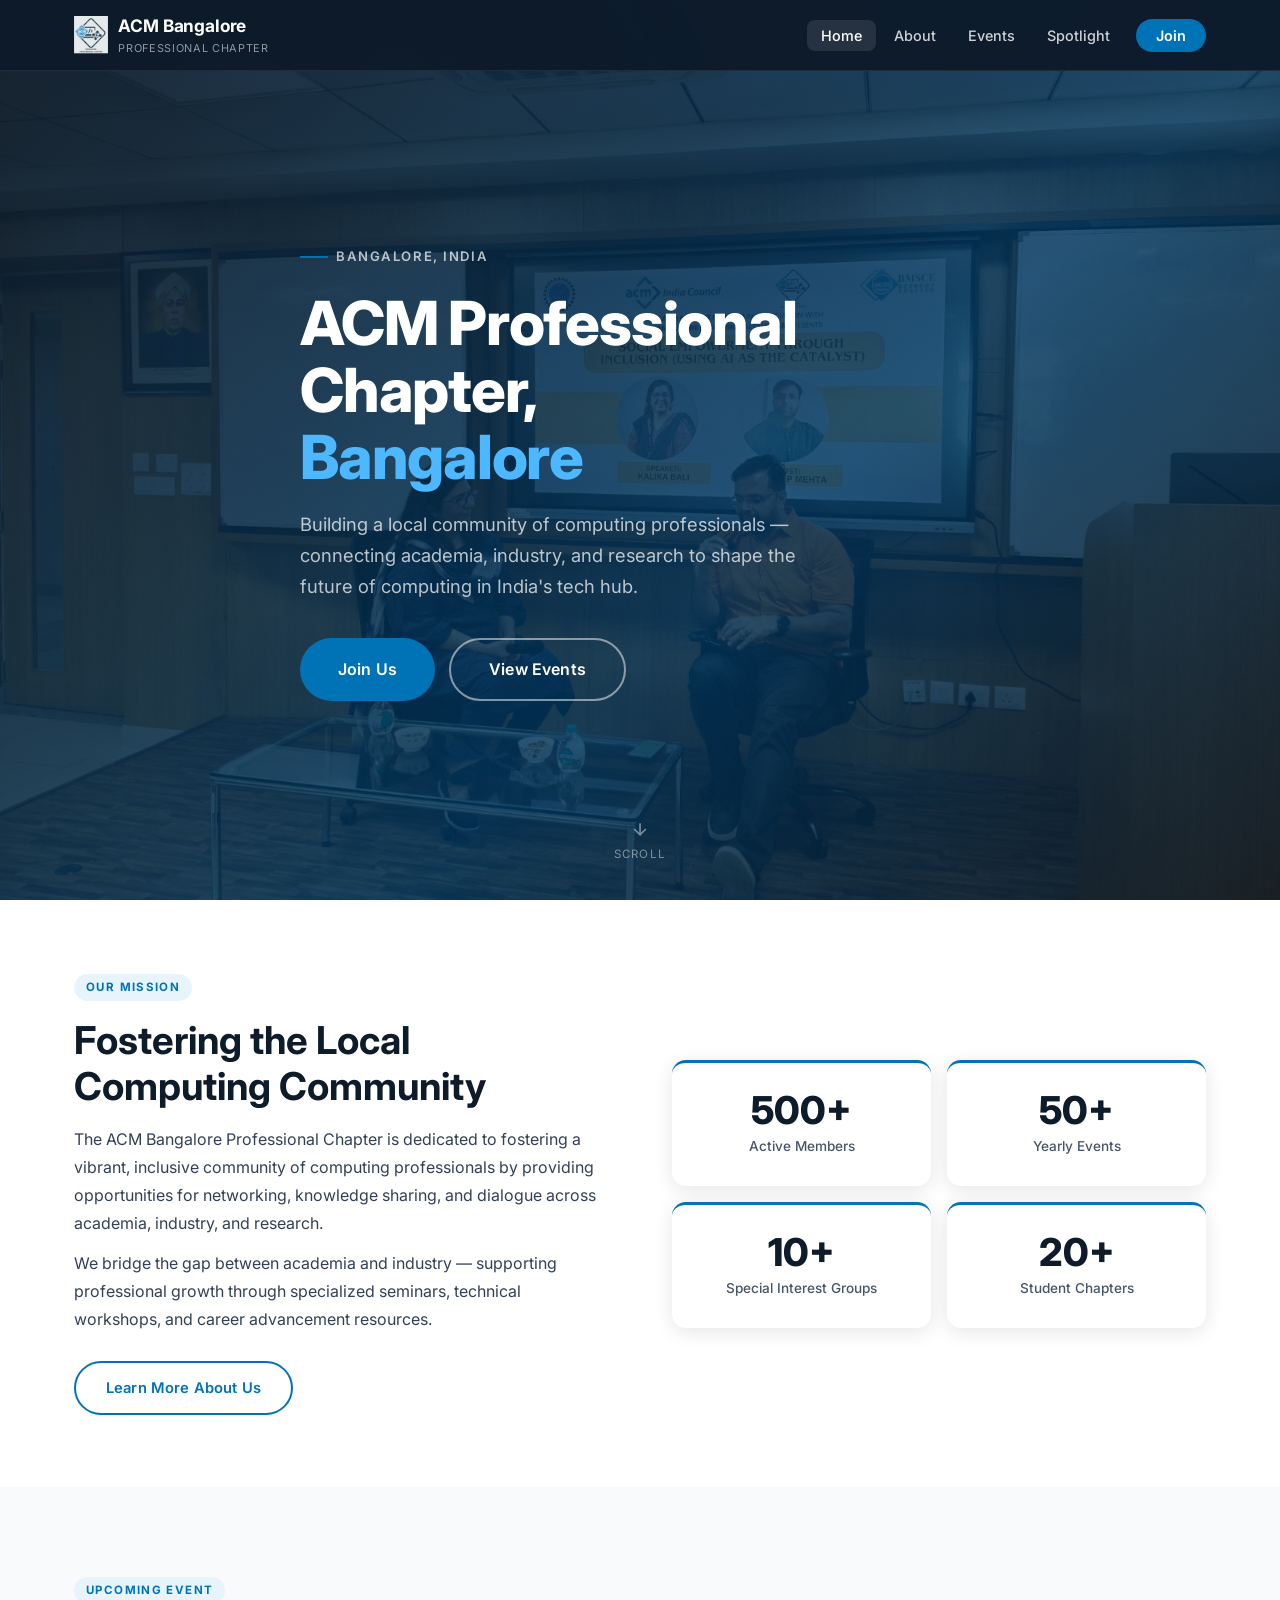
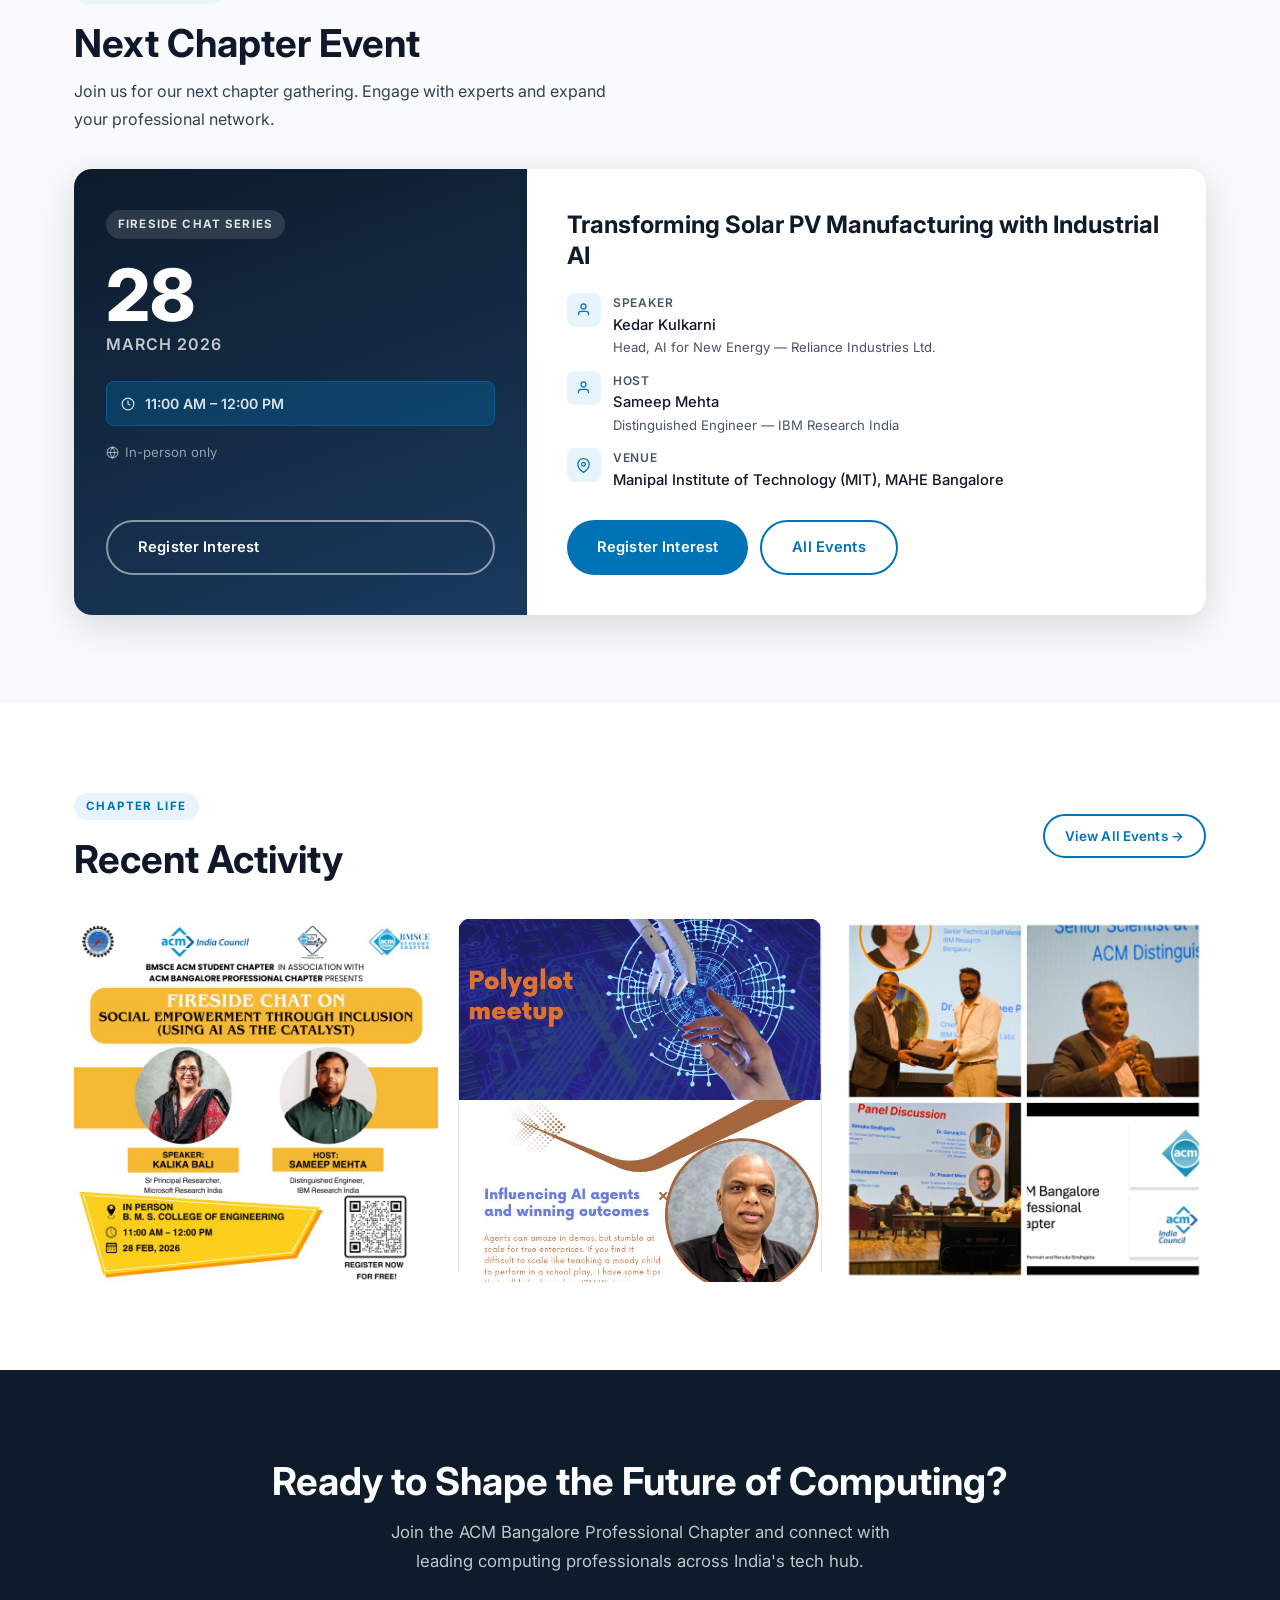
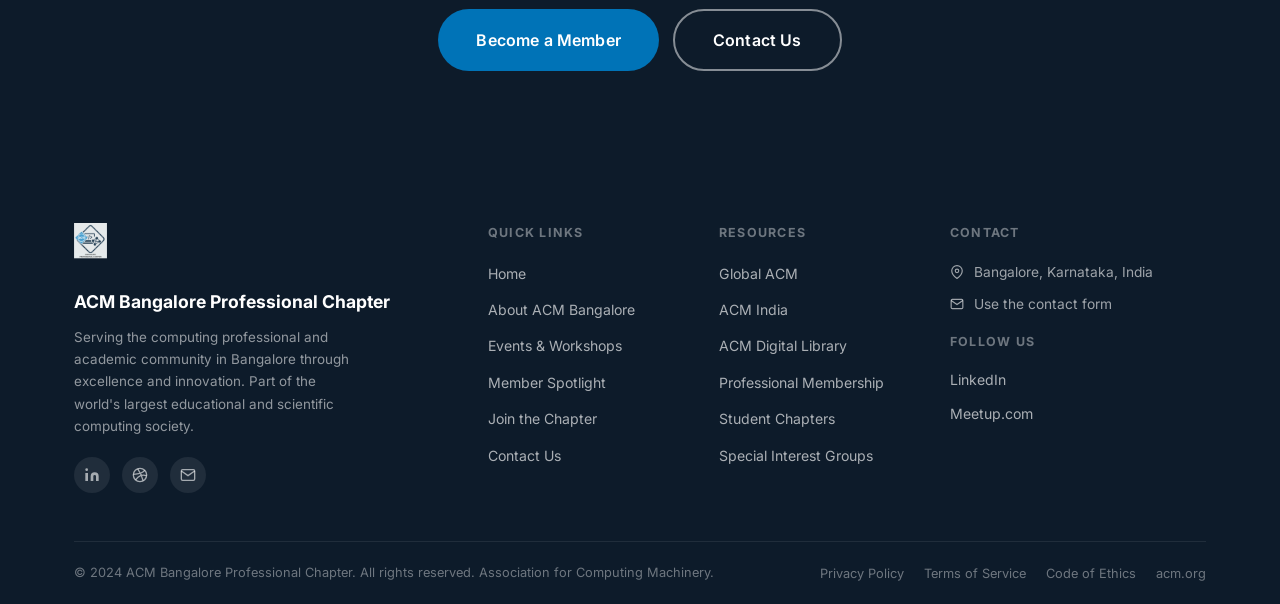
==== index.html @ e09d0a2e "Initial commit: ACM Bangalore Professional Chapter Website" ====
<!DOCTYPE html>
<html lang="en">
<head>
  <meta charset="UTF-8" />
  <meta name="viewport" content="width=device-width, initial-scale=1.0" />
  <title>ACM Bangalore Professional Chapter</title>
  <meta name="description" content="Building a local community of computing professionals in Bangalore, India. Join the ACM Bangalore Professional Chapter for networking, knowledge sharing, and career development." />
  <link rel="stylesheet" href="style.css" />
  <style>
    /* ---- HERO ---- */
    .hero {
      min-height: 100vh;
      position: relative;
      display: flex;
      align-items: center;
      overflow: hidden;
    }
    .hero__bg {
      position: absolute;
      inset: 0;
      background-image: url('assets/image3.png');
      background-size: cover;
      background-position: center 30%;
      filter: brightness(0.38);
      transform: scale(1.04);
      transition: transform 8s ease;
    }
    .hero__bg.loaded { transform: scale(1); }
    .hero__overlay {
      position: absolute;
      inset: 0;
      background: linear-gradient(
        135deg,
        rgba(13,27,42,0.85) 0%,
        rgba(0,80,140,0.55) 60%,
        rgba(13,27,42,0.75) 100%
      );
    }
    .hero__content {
      position: relative;
      z-index: 2;
      padding: 120px 0 80px;
      max-width: 680px;
    }
    .hero__eyebrow {
      display: inline-flex;
      align-items: center;
      gap: 8px;
      color: rgba(255,255,255,0.7);
      font-size: 0.82rem;
      font-weight: 600;
      letter-spacing: 0.12em;
      text-transform: uppercase;
      margin-bottom: 22px;
    }
    .hero__eyebrow::before {
      content: '';
      display: inline-block;
      width: 28px; height: 2px;
      background: var(--blue);
    }
    .hero__title {
      font-size: clamp(2.4rem, 5vw, 3.8rem);
      font-weight: 800;
      color: var(--white);
      line-height: 1.1;
      letter-spacing: -0.02em;
    }
    .hero__title .highlight {
      color: #4db8ff;
    }
    .hero__subtitle {
      font-size: 1.15rem;
      color: rgba(255,255,255,0.72);
      margin-top: 18px;
      line-height: 1.7;
      max-width: 520px;
    }
    .hero__actions {
      display: flex;
      gap: 14px;
      margin-top: 36px;
      flex-wrap: wrap;
    }
    .hero__scroll {
      position: absolute;
      bottom: 36px; left: 50%;
      transform: translateX(-50%);
      z-index: 2;
      display: flex;
      flex-direction: column;
      align-items: center;
      gap: 6px;
      color: rgba(255,255,255,0.45);
      font-size: 0.72rem;
      letter-spacing: 0.1em;
      text-transform: uppercase;
      animation: bounce 2s infinite;
    }
    @keyframes bounce {
      0%,100% { transform: translateX(-50%) translateY(0); }
      50% { transform: translateX(-50%) translateY(6px); }
    }

    /* ---- MISSION STRIP ---- */
    .mission-strip {
      background: var(--white);
      padding: 72px 0;
    }
    .mission-strip__inner {
      display: grid;
      grid-template-columns: 1fr 1fr;
      gap: 64px;
      align-items: center;
    }
    .mission-strip__text h2 {
      color: var(--navy);
    }
    .mission-strip__text p {
      margin-top: 16px;
      font-size: 1rem;
    }
    .mission-strip__text p + p { margin-top: 12px; }
    .mission-strip__stats {
      display: grid;
      grid-template-columns: 1fr 1fr;
      gap: 16px;
    }
    .mission-strip__cta { margin-top: 28px; }

    /* ---- UPCOMING EVENT ---- */
    .upcoming-event__card {
      background: var(--white);
      border-radius: 18px;
      box-shadow: var(--shadow-lg);
      overflow: hidden;
      display: grid;
      grid-template-columns: 1fr 1.5fr;
    }
    .upcoming-event__sidebar {
      background: linear-gradient(160deg, var(--navy) 0%, #1a3a5e 100%);
      padding: 40px 32px;
      display: flex;
      flex-direction: column;
      justify-content: space-between;
    }
    .upcoming-event__tag {
      display: inline-block;
      background: rgba(255,255,255,0.12);
      color: rgba(255,255,255,0.85);
      font-size: 0.72rem;
      font-weight: 700;
      letter-spacing: 0.1em;
      text-transform: uppercase;
      padding: 5px 12px;
      border-radius: 999px;
      margin-bottom: 20px;
    }
    .upcoming-event__date-big {
      color: var(--white);
    }
    .upcoming-event__date-big .day {
      font-size: 4.5rem;
      font-weight: 800;
      line-height: 1;
    }
    .upcoming-event__date-big .month-year {
      font-size: 1rem;
      font-weight: 600;
      letter-spacing: 0.06em;
      opacity: 0.75;
      text-transform: uppercase;
    }
    .upcoming-event__time-badge {
      background: rgba(0,115,183,0.3);
      border: 1px solid rgba(0,115,183,0.5);
      color: rgba(255,255,255,0.85);
      padding: 10px 14px;
      border-radius: var(--radius-sm);
      font-size: 0.88rem;
      font-weight: 600;
      margin-top: 24px;
    }
    .upcoming-event__body { padding: 40px; }
    .upcoming-event__body h3 {
      font-size: 1.5rem;
      color: var(--navy);
      line-height: 1.3;
    }
    .upcoming-event__details {
      display: flex;
      flex-direction: column;
      gap: 12px;
      margin-top: 22px;
    }
    .upcoming-event__detail {
      display: flex;
      align-items: flex-start;
      gap: 12px;
      font-size: 0.9rem;
    }
    .upcoming-event__detail .icon {
      width: 34px; height: 34px;
      background: var(--blue-light);
      border-radius: var(--radius-sm);
      display: flex;
      align-items: center;
      justify-content: center;
      flex-shrink: 0;
      color: var(--blue);
    }
    .upcoming-event__detail .label {
      font-size: 0.75rem;
      color: var(--gray-600);
      font-weight: 600;
      text-transform: uppercase;
      letter-spacing: 0.07em;
    }
    .upcoming-event__detail .value {
      color: var(--gray-900);
      font-weight: 500;
      font-size: 0.92rem;
    }
    .upcoming-event__actions { display: flex; gap: 12px; margin-top: 28px; }

    /* ---- RECENT ACTIVITY ---- */
    .activity-grid {
      display: grid;
      grid-template-columns: repeat(3, 1fr);
      gap: 20px;
    }
    .activity-item {
      border-radius: var(--radius);
      overflow: hidden;
      position: relative;
      aspect-ratio: 1/1;
      cursor: pointer;
    }
    .activity-item img {
      width: 100%; height: 100%;
      object-fit: cover;
      transition: transform 0.4s ease;
    }
    .activity-item:hover img { transform: scale(1.05); }
    .activity-item__overlay {
      position: absolute;
      inset: 0;
      background: linear-gradient(to top, rgba(13,27,42,0.7) 0%, transparent 60%);
      opacity: 0;
      transition: opacity var(--transition);
    }
    .activity-item:hover .activity-item__overlay { opacity: 1; }

    @media (max-width: 900px) {
      .mission-strip__inner { grid-template-columns: 1fr; gap: 40px; }
      .upcoming-event__card { grid-template-columns: 1fr; }
      .upcoming-event__sidebar { padding: 32px; }
      .activity-grid { grid-template-columns: 1fr 1fr; }
    }
    @media (max-width: 600px) {
      .mission-strip__stats { grid-template-columns: 1fr 1fr; }
      .activity-grid { grid-template-columns: 1fr; }
      .upcoming-event__body { padding: 28px; }
    }
  </style>
</head>
<body>

  <!-- ============ NAVIGATION ============ -->
  <nav class="nav" role="navigation" aria-label="Main navigation">
    <div class="nav__inner">
      <a href="index.html" class="nav__brand">
        <img src="assets/image1.png" alt="ACM Bangalore Chapter Logo" class="nav__logo" />
        
        <div class="nav__name">
          ACM Bangalore
          <span>Professional Chapter</span>
        </div>
      </a>
      <ul class="nav__links" id="navLinks">
        <li><a href="index.html" class="active">Home</a></li>
        <li><a href="about.html">About</a></li>
        <li><a href="events.html">Events</a></li>
        <li><a href="spotlight.html">Spotlight</a></li>
        <li><a href="join.html" class="btn-join">Join</a></li>
      </ul>
      <button class="nav__toggle" id="navToggle" aria-label="Toggle menu">
        <span></span><span></span><span></span>
      </button>
    </div>
  </nav>

  <!-- ============ HERO ============ -->
  <section class="hero">
    <div class="hero__bg" id="heroBg"></div>
    <div class="hero__overlay"></div>
    <div class="container">
      <div class="hero__content">
        <div class="hero__eyebrow">
          <span>Bangalore, India</span>
        </div>
        <h1 class="hero__title">
          ACM Professional Chapter,<br>
          <span class="highlight">Bangalore</span>
        </h1>
        <p class="hero__subtitle">
          Building a local community of computing professionals —
          connecting academia, industry, and research to shape the future of computing in India's tech hub.
        </p>
        <div class="hero__actions">
          <a href="join.html" class="btn btn--primary btn--lg">Join Us</a>
          <a href="events.html" class="btn btn--outline btn--lg">View Events</a>
        </div>
      </div>
    </div>
    <div class="hero__scroll">
      <svg width="20" height="20" viewBox="0 0 24 24" fill="none" stroke="currentColor" stroke-width="2"><path d="M12 5v14M5 12l7 7 7-7"/></svg>
      Scroll
    </div>
  </section>

  <!-- ============ MISSION STRIP ============ -->
  <section class="mission-strip">
    <div class="container">
      <div class="mission-strip__inner">
        <div class="mission-strip__text">
          <span class="section-label">Our Mission</span>
          <h2>Fostering the Local Computing Community</h2>
          <p>
            The ACM Bangalore Professional Chapter is dedicated to fostering a vibrant, inclusive community of computing professionals by providing opportunities for networking, knowledge sharing, and dialogue across academia, industry, and research.
          </p>
          <p>
            We bridge the gap between academia and industry — supporting professional growth through specialized seminars, technical workshops, and career advancement resources.
          </p>
          <div class="mission-strip__cta">
            <a href="about.html" class="btn btn--outline-blue">Learn More About Us</a>
          </div>
        </div>
        <div class="mission-strip__stats">
          <div class="stat-card">
            <div class="stat-card__number">500+</div>
            <div class="stat-card__label">Active Members</div>
          </div>
          <div class="stat-card">
            <div class="stat-card__number">50+</div>
            <div class="stat-card__label">Yearly Events</div>
          </div>
          <div class="stat-card">
            <div class="stat-card__number">10+</div>
            <div class="stat-card__label">Special Interest Groups</div>
          </div>
          <div class="stat-card">
            <div class="stat-card__number">20+</div>
            <div class="stat-card__label">Student Chapters</div>
          </div>
        </div>
      </div>
    </div>
  </section>

  <!-- ============ UPCOMING EVENT ============ -->
  <section class="section section--gray">
    <div class="container">
      <div style="margin-bottom: 36px;">
        <span class="section-label">Upcoming Event</span>
        <h2>Next Chapter Event</h2>
        <p style="margin-top: 10px; max-width: 540px;">Join us for our next chapter gathering. Engage with experts and expand your professional network.</p>
      </div>

      <div class="upcoming-event__card">
        <div class="upcoming-event__sidebar">
          <div>
            <div class="upcoming-event__tag">Fireside Chat Series</div>
            <div class="upcoming-event__date-big">
              <div class="day">28</div>
              <div class="month-year">March 2026</div>
            </div>
            <div class="upcoming-event__time-badge">
              <svg width="14" height="14" viewBox="0 0 24 24" fill="none" stroke="currentColor" stroke-width="2" style="display:inline;vertical-align:-2px;margin-right:6px"><circle cx="12" cy="12" r="10"/><polyline points="12 6 12 12 16 14"/></svg>
              11:00 AM – 12:00 PM
            </div>
            <div style="margin-top:16px; color:rgba(255,255,255,0.55); font-size:0.82rem; display:flex; align-items:center; gap:6px;">
              <svg width="13" height="13" viewBox="0 0 24 24" fill="none" stroke="currentColor" stroke-width="2"><circle cx="12" cy="12" r="10"/><line x1="2" y1="12" x2="22" y2="12"/><path d="M12 2a15.3 15.3 0 0 1 4 10 15.3 15.3 0 0 1-4 10 15.3 15.3 0 0 1-4-10 15.3 15.3 0 0 1 4-10z"/></svg>
              In-person only
            </div>
          </div>
          <a href="join.html#contact" class="btn btn--outline" style="margin-top: 28px;">Register Interest</a>
        </div>
        <div class="upcoming-event__body">
          <h3>Transforming Solar PV Manufacturing with Industrial AI</h3>
          <div class="upcoming-event__details">
            <div class="upcoming-event__detail">
              <div class="icon">
                <svg width="15" height="15" viewBox="0 0 24 24" fill="none" stroke="currentColor" stroke-width="2"><path d="M20 21v-2a4 4 0 0 0-4-4H8a4 4 0 0 0-4 4v2"/><circle cx="12" cy="7" r="4"/></svg>
              </div>
              <div>
                <div class="label">Speaker</div>
                <div class="value">Kedar Kulkarni</div>
                <div style="font-size:0.82rem; color:var(--gray-600);">Head, AI for New Energy — Reliance Industries Ltd.</div>
              </div>
            </div>
            <div class="upcoming-event__detail">
              <div class="icon">
                <svg width="15" height="15" viewBox="0 0 24 24" fill="none" stroke="currentColor" stroke-width="2"><path d="M20 21v-2a4 4 0 0 0-4-4H8a4 4 0 0 0-4 4v2"/><circle cx="12" cy="7" r="4"/></svg>
              </div>
              <div>
                <div class="label">Host</div>
                <div class="value">Sameep Mehta</div>
                <div style="font-size:0.82rem; color:var(--gray-600);">Distinguished Engineer — IBM Research India</div>
              </div>
            </div>
            <div class="upcoming-event__detail">
              <div class="icon">
                <svg width="15" height="15" viewBox="0 0 24 24" fill="none" stroke="currentColor" stroke-width="2"><path d="M21 10c0 7-9 13-9 13s-9-6-9-13a9 9 0 0 1 18 0z"/><circle cx="12" cy="10" r="3"/></svg>
              </div>
              <div>
                <div class="label">Venue</div>
                <div class="value">Manipal Institute of Technology (MIT), MAHE Bangalore</div>
              </div>
            </div>
          </div>
          <div class="upcoming-event__actions">
            <a href="join.html#contact" class="btn btn--primary">Register Interest</a>
            <a href="events.html" class="btn btn--outline-blue">All Events</a>
          </div>
        </div>
      </div>
    </div>
  </section>

  <!-- ============ RECENT ACTIVITY ============ -->
  <section class="section">
    <div class="container">
      <div class="flex-between" style="margin-bottom: 36px; flex-wrap: wrap; gap: 16px;">
        <div>
          <span class="section-label">Chapter Life</span>
          <h2>Recent Activity</h2>
        </div>
        <a href="events.html" class="btn btn--outline-blue btn--sm">View All Events →</a>
      </div>
      <div class="activity-grid">
        <div class="activity-item">
          <img src="assets/image9.jpeg" alt="ACM Bangalore recent chapter activity" loading="lazy" />
          <div class="activity-item__overlay"></div>
        </div>
        <div class="activity-item">
          <img src="assets/image10.jpeg" alt="ACM Bangalore event" loading="lazy" style="object-position: top center;" />
          <div class="activity-item__overlay"></div>
        </div>
        <div class="activity-item">
          <img src="assets/image11.jpeg" alt="ACM Bangalore community" loading="lazy" />
          <div class="activity-item__overlay"></div>
        </div>
      </div>
    </div>
  </section>

  <!-- ============ CTA BAND ============ -->
  <section class="section section--navy">
    <div class="container text-center">
      <h2 style="color:var(--white);">Ready to Shape the Future of Computing?</h2>
      <p style="margin-top: 14px; font-size: 1.05rem; max-width: 500px; margin-left: auto; margin-right: auto;">
        Join the ACM Bangalore Professional Chapter and connect with leading computing professionals across India's tech hub.
      </p>
      <div style="display: flex; gap: 14px; justify-content: center; flex-wrap: wrap; margin-top: 32px;">
        <a href="join.html" class="btn btn--primary btn--lg">Become a Member</a>
        <a href="join.html#contact" class="btn btn--outline btn--lg">Contact Us</a>
      </div>
    </div>
  </section>

  <!-- ============ FOOTER ============ -->
  <footer class="footer" role="contentinfo">
    <div class="container">
      <div class="footer__grid">
        <div class="footer__brand">
          <div style="display:flex; align-items:center; gap:10px; margin-bottom:14px;">
            <img src="assets/image1.png" alt="ACM Bangalore Logo" style="height:36px; width:auto;" />
            
          </div>
          <div class="footer__brand-name">ACM Bangalore Professional Chapter</div>
          <p class="footer__tagline">
            Serving the computing professional and academic community in Bangalore through excellence and innovation. Part of the world's largest educational and scientific computing society.
          </p>
          <div class="footer__social">
            <a href="https://www.linkedin.com/in/acm-bangalore-professional-chapter-041b463b0/" target="_blank" rel="noopener" aria-label="LinkedIn">
              <svg width="16" height="16" viewBox="0 0 24 24" fill="currentColor"><path d="M16 8a6 6 0 0 1 6 6v7h-4v-7a2 2 0 0 0-2-2 2 2 0 0 0-2 2v7h-4v-7a6 6 0 0 1 6-6z"/><rect x="2" y="9" width="4" height="12"/><circle cx="4" cy="4" r="2"/></svg>
            </a>
            <a href="https://www.meetup.com/acm-bangalore/" target="_blank" rel="noopener" aria-label="Meetup">
              <svg width="16" height="16" viewBox="0 0 24 24" fill="none" stroke="currentColor" stroke-width="2"><circle cx="12" cy="12" r="10"/><path d="M8.56 2.75c4.37 6.03 6.02 9.42 8.03 17.72m2.54-15.38c-3.72 4.35-8.94 5.66-16.88 5.85m19.5 1.9c-3.5-.93-6.63-.82-8.94 0-2.58.92-5.01 2.86-7.44 6.32"/></svg>
            </a>
            <a href="mailto:contact@acmbangalore.org" aria-label="Email">
              <svg width="16" height="16" viewBox="0 0 24 24" fill="none" stroke="currentColor" stroke-width="2"><path d="M4 4h16c1.1 0 2 .9 2 2v12c0 1.1-.9 2-2 2H4c-1.1 0-2-.9-2-2V6c0-1.1.9-2 2-2z"/><polyline points="22,6 12,13 2,6"/></svg>
            </a>
          </div>
        </div>
        <div>
          <div class="footer__heading">Quick Links</div>
          <ul class="footer__links">
            <li><a href="index.html">Home</a></li>
            <li><a href="about.html">About ACM Bangalore</a></li>
            <li><a href="events.html">Events & Workshops</a></li>
            <li><a href="spotlight.html">Member Spotlight</a></li>
            <li><a href="join.html">Join the Chapter</a></li>
            <li><a href="join.html#contact">Contact Us</a></li>
          </ul>
        </div>
        <div>
          <div class="footer__heading">Resources</div>
          <ul class="footer__links">
            <li><a href="https://www.acm.org/" target="_blank" rel="noopener">Global ACM</a></li>
            <li><a href="https://india.acm.org/" target="_blank" rel="noopener">ACM India</a></li>
            <li><a href="https://dl.acm.org/" target="_blank" rel="noopener">ACM Digital Library</a></li>
            <li><a href="https://www.acm.org/membership" target="_blank" rel="noopener">Professional Membership</a></li>
            <li><a href="https://www.acm.org/chapters/student-chapters" target="_blank" rel="noopener">Student Chapters</a></li>
            <li><a href="https://www.acm.org/special-interest-groups" target="_blank" rel="noopener">Special Interest Groups</a></li>
          </ul>
        </div>
        <div class="footer__contact">
          <div class="footer__heading">Contact</div>
          <p>
            <svg width="14" height="14" viewBox="0 0 24 24" fill="none" stroke="currentColor" stroke-width="2" style="display:inline;vertical-align:-2px;margin-right:6px"><path d="M21 10c0 7-9 13-9 13s-9-6-9-13a9 9 0 0 1 18 0z"/><circle cx="12" cy="10" r="3"/></svg>
            Bangalore, Karnataka, India
          </p>
          <p>
            <svg width="14" height="14" viewBox="0 0 24 24" fill="none" stroke="currentColor" stroke-width="2" style="display:inline;vertical-align:-2px;margin-right:6px"><path d="M4 4h16c1.1 0 2 .9 2 2v12c0 1.1-.9 2-2 2H4c-1.1 0-2-.9-2-2V6c0-1.1.9-2 2-2z"/><polyline points="22,6 12,13 2,6"/></svg>
            Use the contact form
          </p>
          <div style="margin-top: 16px;">
            <div class="footer__heading">Follow Us</div>
            <ul class="footer__links">
              <li>
                <a href="https://www.linkedin.com/in/acm-bangalore-professional-chapter-041b463b0/" target="_blank" rel="noopener">
                  LinkedIn
                </a>
              </li>
              <li>
                <a href="https://www.meetup.com/acm-bangalore/" target="_blank" rel="noopener">
                  Meetup.com
                </a>
              </li>
            </ul>
          </div>
        </div>
      </div>
      <div class="footer__bottom">
        <p>© 2024 ACM Bangalore Professional Chapter. All rights reserved. Association for Computing Machinery.</p>
        <div class="footer__bottom-links">
          <a href="#">Privacy Policy</a>
          <a href="#">Terms of Service</a>
          <a href="#">Code of Ethics</a>
          <a href="https://www.acm.org/" target="_blank" rel="noopener">acm.org</a>
        </div>
      </div>
    </div>
  </footer>

  <script>
    // Nav toggle
    const toggle = document.getElementById('navToggle');
    const links  = document.getElementById('navLinks');
    toggle.addEventListener('click', () => links.classList.toggle('open'));

    // Hero image Ken Burns
    window.addEventListener('load', () => {
      document.getElementById('heroBg').classList.add('loaded');
    });
  </script>
</body>
</html>
---- style.css ----
/* ============================================================
   ACM Bangalore Professional Chapter — Shared Stylesheet
   ============================================================ */

/* --- Google Fonts --- */
@import url('https://fonts.googleapis.com/css2?family=Inter:wght@300;400;500;600;700;800&family=Playfair+Display:wght@700;800&display=swap');

/* --- CSS Variables --- */
:root {
  --navy:        #0d1b2a;
  --navy-light:  #162235;
  --blue:        #0073b7;
  --blue-dark:   #005a91;
  --blue-light:  #e8f4fc;
  --accent:      #e85d04;
  --gray-50:     #f8fafc;
  --gray-100:    #f1f5f9;
  --gray-200:    #e2e8f0;
  --gray-400:    #94a3b8;
  --gray-600:    #475569;
  --gray-700:    #334155;
  --gray-900:    #0f172a;
  --white:       #ffffff;
  --shadow-sm:   0 1px 4px rgba(0,0,0,0.07);
  --shadow-md:   0 4px 20px rgba(0,0,0,0.10);
  --shadow-lg:   0 10px 40px rgba(0,0,0,0.14);
  --radius:      14px;
  --radius-sm:   8px;
  --transition:  0.25s ease;
}

/* --- Reset & Base --- */
*, *::before, *::after { box-sizing: border-box; margin: 0; padding: 0; }

html { scroll-behavior: smooth; font-size: 16px; }

body {
  font-family: 'Inter', system-ui, sans-serif;
  color: var(--gray-900);
  background: var(--white);
  line-height: 1.65;
  -webkit-font-smoothing: antialiased;
}

img { max-width: 100%; display: block; }
a { text-decoration: none; color: inherit; }
ul { list-style: none; }

/* --- Typography --- */
h1, h2, h3, h4, h5 { font-weight: 700; line-height: 1.2; }
h1 { font-size: clamp(2rem, 4vw, 3.25rem); }
h2 { font-size: clamp(1.6rem, 3vw, 2.4rem); }
h3 { font-size: clamp(1.1rem, 2vw, 1.4rem); }
h4 { font-size: 1.05rem; }

p { color: var(--gray-700); line-height: 1.75; }

.section-label {
  display: inline-block;
  font-size: 0.72rem;
  font-weight: 700;
  letter-spacing: 0.12em;
  text-transform: uppercase;
  color: var(--blue);
  background: var(--blue-light);
  padding: 4px 12px;
  border-radius: 999px;
  margin-bottom: 16px;
}

/* --- Layout Utilities --- */
.container { max-width: 1180px; margin: 0 auto; padding: 0 24px; }
.section    { padding: 88px 0; }
.section--gray { background: var(--gray-50); }
.section--navy { background: var(--navy); color: var(--white); }
.section--navy p { color: rgba(255,255,255,0.75); }

.grid-2 { display: grid; grid-template-columns: repeat(auto-fit, minmax(280px, 1fr)); gap: 28px; }
.grid-3 { display: grid; grid-template-columns: repeat(auto-fit, minmax(260px, 1fr)); gap: 28px; }
.grid-4 { display: grid; grid-template-columns: repeat(auto-fit, minmax(220px, 1fr)); gap: 24px; }

.flex-center { display: flex; align-items: center; justify-content: center; }
.flex-between { display: flex; align-items: center; justify-content: space-between; }
.gap-sm { gap: 12px; }
.gap-md { gap: 20px; }

.text-center { text-align: center; }
.mt-xs { margin-top: 8px; }
.mt-sm { margin-top: 16px; }
.mt-md { margin-top: 28px; }
.mt-lg { margin-top: 48px; }

/* ============================================================
   NAVIGATION
   ============================================================ */
.nav {
  position: fixed;
  top: 0; left: 0; right: 0;
  z-index: 1000;
  background: rgba(13, 27, 42, 0.96);
  backdrop-filter: blur(12px);
  border-bottom: 1px solid rgba(255,255,255,0.08);
  transition: box-shadow var(--transition);
}

.nav__inner {
  display: flex;
  align-items: center;
  justify-content: space-between;
  height: 70px;
  max-width: 1180px;
  margin: 0 auto;
  padding: 0 24px;
}

.nav__brand {
  display: flex;
  align-items: center;
  gap: 10px;
  text-decoration: none;
}

.nav__logo {
  height: 38px;
  width: auto;
}

.nav__logo--acm {
  height: 30px;
  width: auto;
  opacity: 0.9;
}

.nav__name {
  font-size: 1.08rem;
  font-weight: 700;
  color: var(--white);
  letter-spacing: -0.01em;
}

.nav__name span {
  display: block;
  font-size: 0.68rem;
  font-weight: 400;
  letter-spacing: 0.06em;
  color: rgba(255,255,255,0.55);
  text-transform: uppercase;
}

.nav__links {
  display: flex;
  align-items: center;
  gap: 4px;
}

.nav__links a {
  color: rgba(255,255,255,0.8);
  font-size: 0.9rem;
  font-weight: 500;
  padding: 7px 14px;
  border-radius: var(--radius-sm);
  transition: all var(--transition);
}

.nav__links a:hover,
.nav__links a.active {
  color: var(--white);
  background: rgba(255,255,255,0.1);
}

.nav__links .btn-join {
  color: var(--white);
  background: var(--blue);
  padding: 8px 20px;
  border-radius: 999px;
  font-weight: 600;
  margin-left: 8px;
  transition: background var(--transition), transform var(--transition);
}

.nav__links .btn-join:hover {
  background: var(--blue-dark);
  transform: translateY(-1px);
}

/* Hamburger */
.nav__toggle {
  display: none;
  flex-direction: column;
  gap: 5px;
  cursor: pointer;
  padding: 4px;
}
.nav__toggle span {
  display: block;
  width: 24px; height: 2px;
  background: var(--white);
  border-radius: 2px;
  transition: var(--transition);
}

/* ============================================================
   BUTTONS
   ============================================================ */
.btn {
  display: inline-flex;
  align-items: center;
  gap: 8px;
  padding: 13px 30px;
  border-radius: 999px;
  font-size: 0.92rem;
  font-weight: 600;
  font-family: inherit;
  cursor: pointer;
  border: none;
  transition: all var(--transition);
  text-decoration: none;
  letter-spacing: 0.01em;
}

.btn--primary {
  background: var(--blue);
  color: var(--white);
}
.btn--primary:hover {
  background: var(--blue-dark);
  transform: translateY(-2px);
  box-shadow: 0 6px 20px rgba(0,115,183,0.35);
}

.btn--outline {
  background: transparent;
  color: var(--white);
  border: 2px solid rgba(255,255,255,0.5);
}
.btn--outline:hover {
  background: rgba(255,255,255,0.1);
  border-color: var(--white);
  transform: translateY(-2px);
}

.btn--outline-blue {
  background: transparent;
  color: var(--blue);
  border: 2px solid var(--blue);
}
.btn--outline-blue:hover {
  background: var(--blue);
  color: var(--white);
  transform: translateY(-2px);
}

.btn--accent {
  background: var(--accent);
  color: var(--white);
}
.btn--accent:hover {
  background: #c74d03;
  transform: translateY(-2px);
  box-shadow: 0 6px 20px rgba(232,93,4,0.35);
}

.btn--sm { padding: 9px 20px; font-size: 0.84rem; }
.btn--lg { padding: 16px 38px; font-size: 1rem; }

/* ============================================================
   PAGE HERO (non-home pages)
   ============================================================ */
.page-hero {
  background: linear-gradient(135deg, var(--navy) 0%, #14334f 100%);
  color: var(--white);
  padding: 140px 0 80px;
  position: relative;
  overflow: hidden;
}

.page-hero::before {
  content: '';
  position: absolute;
  inset: 0;
  background: url("data:image/svg+xml,%3Csvg width='60' height='60' viewBox='0 0 60 60' xmlns='http://www.w3.org/2000/svg'%3E%3Cg fill='none' fill-rule='evenodd'%3E%3Cg fill='%23ffffff' fill-opacity='0.03'%3E%3Cpath d='M36 34v-4h-2v4h-4v2h4v4h2v-4h4v-2h-4zm0-30V0h-2v4h-4v2h4v4h2V6h4V4h-4zM6 34v-4H4v4H0v2h4v4h2v-4h4v-2H6zM6 4V0H4v4H0v2h4v4h2V6h4V4H6z'/%3E%3C/g%3E%3C/g%3E%3C/svg%3E");
}

.page-hero__content {
  position: relative;
  z-index: 1;
}

.page-hero h1 { color: var(--white); margin-top: 12px; }
.page-hero p  { color: rgba(255,255,255,0.72); margin-top: 14px; font-size: 1.1rem; max-width: 560px; }

/* ============================================================
   CARDS
   ============================================================ */
.card {
  background: var(--white);
  border-radius: var(--radius);
  box-shadow: var(--shadow-md);
  overflow: hidden;
  transition: transform var(--transition), box-shadow var(--transition);
}

.card:hover {
  transform: translateY(-4px);
  box-shadow: var(--shadow-lg);
}

.card__body { padding: 28px; }
.card__img { width: 100%; aspect-ratio: 16/10; object-fit: cover; }

/* ============================================================
   STAT CARDS
   ============================================================ */
.stat-card {
  background: var(--white);
  border-radius: var(--radius);
  padding: 28px 24px;
  box-shadow: var(--shadow-md);
  text-align: center;
  border-top: 3px solid var(--blue);
}

.stat-card__number {
  font-size: 2.4rem;
  font-weight: 800;
  color: var(--navy);
  line-height: 1;
}

.stat-card__label {
  font-size: 0.85rem;
  color: var(--gray-600);
  margin-top: 6px;
  font-weight: 500;
}

/* ============================================================
   EVENT CARD
   ============================================================ */
.event-card {
  background: var(--white);
  border-radius: var(--radius);
  box-shadow: var(--shadow-md);
  padding: 28px 32px;
  display: flex;
  gap: 28px;
  align-items: flex-start;
  transition: transform var(--transition), box-shadow var(--transition);
  border-left: 4px solid var(--blue);
}

.event-card:hover {
  transform: translateY(-3px);
  box-shadow: var(--shadow-lg);
}

.event-card__date {
  min-width: 64px;
  text-align: center;
  background: var(--blue);
  color: var(--white);
  border-radius: var(--radius-sm);
  padding: 10px 8px;
}

.event-card__date .month {
  font-size: 0.68rem;
  font-weight: 700;
  letter-spacing: 0.08em;
  text-transform: uppercase;
  opacity: 0.85;
}

.event-card__date .day {
  font-size: 1.9rem;
  font-weight: 800;
  line-height: 1;
  margin-top: 2px;
}

.event-card__content { flex: 1; }
.event-card__type {
  font-size: 0.72rem;
  font-weight: 700;
  letter-spacing: 0.1em;
  text-transform: uppercase;
  color: var(--blue);
  background: var(--blue-light);
  padding: 3px 10px;
  border-radius: 999px;
  display: inline-block;
  margin-bottom: 10px;
}

.event-card__title {
  font-size: 1.2rem;
  font-weight: 700;
  color: var(--navy);
  line-height: 1.3;
}

.event-card__meta {
  display: flex;
  flex-wrap: wrap;
  gap: 16px;
  margin-top: 12px;
}

.event-card__meta-item {
  display: flex;
  align-items: center;
  gap: 6px;
  font-size: 0.85rem;
  color: var(--gray-600);
}

.event-card__meta-item svg {
  flex-shrink: 0;
  color: var(--blue);
}

.event-card__action { margin-left: auto; align-self: center; }

/* ============================================================
   LEADERSHIP / PERSON CARD
   ============================================================ */
.person-card {
  background: var(--white);
  border-radius: var(--radius);
  box-shadow: var(--shadow-md);
  overflow: hidden;
  text-align: center;
  transition: transform var(--transition), box-shadow var(--transition);
}

.person-card:hover {
  transform: translateY(-4px);
  box-shadow: var(--shadow-lg);
}

.person-card__img {
  width: 100%;
  aspect-ratio: 1/1;
  object-fit: cover;
  object-position: top center;
}

.person-card__body { padding: 20px; }

.person-card__name {
  font-size: 1rem;
  font-weight: 700;
  color: var(--navy);
}

.person-card__role {
  font-size: 0.78rem;
  font-weight: 600;
  color: var(--blue);
  text-transform: uppercase;
  letter-spacing: 0.06em;
  margin-top: 4px;
}

.person-card__org {
  font-size: 0.82rem;
  color: var(--gray-600);
  margin-top: 4px;
}

/* ============================================================
   FORM STYLES
   ============================================================ */
.form-group { margin-bottom: 20px; }

.form-group label {
  display: block;
  font-size: 0.88rem;
  font-weight: 600;
  color: var(--gray-700);
  margin-bottom: 7px;
}

.form-group input,
.form-group textarea,
.form-group select {
  width: 100%;
  padding: 13px 16px;
  border: 1.5px solid var(--gray-200);
  border-radius: var(--radius-sm);
  font-family: inherit;
  font-size: 0.92rem;
  color: var(--gray-900);
  background: var(--white);
  transition: border-color var(--transition), box-shadow var(--transition);
  outline: none;
}

.form-group input:focus,
.form-group textarea:focus,
.form-group select:focus {
  border-color: var(--blue);
  box-shadow: 0 0 0 3px rgba(0,115,183,0.12);
}

.form-group textarea { resize: vertical; min-height: 110px; }

.form-row { display: grid; grid-template-columns: 1fr 1fr; gap: 16px; }

.form-note {
  font-size: 0.8rem;
  color: var(--gray-400);
  margin-top: 6px;
}

/* ============================================================
   BENEFIT PILLS / CHIPS
   ============================================================ */
.benefit-list {
  display: flex;
  flex-wrap: wrap;
  gap: 12px;
  margin-top: 20px;
}

.benefit-pill {
  display: flex;
  align-items: center;
  gap: 8px;
  background: var(--blue-light);
  color: var(--blue-dark);
  padding: 10px 18px;
  border-radius: 999px;
  font-size: 0.88rem;
  font-weight: 600;
}

.benefit-pill svg { flex-shrink: 0; }

/* ============================================================
   FOOTER
   ============================================================ */
.footer {
  background: var(--navy);
  color: rgba(255,255,255,0.75);
  padding: 64px 0 0;
}

.footer__grid {
  display: grid;
  grid-template-columns: 2fr 1fr 1fr 1.4fr;
  gap: 48px;
  padding-bottom: 48px;
}

.footer__brand img {
  height: 36px;
  width: auto;
  margin-bottom: 14px;
}

.footer__brand-name {
  font-size: 1.1rem;
  font-weight: 700;
  color: var(--white);
  margin-bottom: 10px;
}

.footer__tagline {
  font-size: 0.84rem;
  line-height: 1.65;
  color: rgba(255,255,255,0.55);
  max-width: 280px;
}

.footer__social {
  display: flex;
  gap: 12px;
  margin-top: 20px;
}

.footer__social a {
  width: 36px; height: 36px;
  background: rgba(255,255,255,0.08);
  border-radius: 50%;
  display: flex;
  align-items: center;
  justify-content: center;
  color: rgba(255,255,255,0.6);
  transition: all var(--transition);
}

.footer__social a:hover {
  background: var(--blue);
  color: var(--white);
  transform: translateY(-2px);
}

.footer__heading {
  font-size: 0.78rem;
  font-weight: 700;
  letter-spacing: 0.1em;
  text-transform: uppercase;
  color: rgba(255,255,255,0.4);
  margin-bottom: 16px;
}

.footer__links { display: flex; flex-direction: column; gap: 10px; }
.footer__links a {
  font-size: 0.88rem;
  color: rgba(255,255,255,0.65);
  transition: color var(--transition);
}
.footer__links a:hover { color: var(--white); }

.footer__contact { font-size: 0.88rem; }
.footer__contact p {
  color: rgba(255,255,255,0.6);
  font-size: 0.86rem;
  margin-bottom: 8px;
}

.footer__bottom {
  border-top: 1px solid rgba(255,255,255,0.08);
  padding: 20px 0;
  display: flex;
  align-items: center;
  justify-content: space-between;
  flex-wrap: wrap;
  gap: 12px;
}

.footer__bottom p {
  font-size: 0.8rem;
  color: rgba(255,255,255,0.4);
}

.footer__bottom-links {
  display: flex;
  gap: 20px;
}

.footer__bottom-links a {
  font-size: 0.8rem;
  color: rgba(255,255,255,0.4);
  transition: color var(--transition);
}

.footer__bottom-links a:hover { color: rgba(255,255,255,0.75); }

/* ============================================================
   DIVIDER
   ============================================================ */
.divider {
  height: 1px;
  background: var(--gray-200);
  margin: 0;
}

/* ============================================================
   TOAST NOTIFICATION
   ============================================================ */
.toast {
  position: fixed;
  bottom: 28px; right: 28px;
  background: var(--navy);
  color: var(--white);
  padding: 14px 22px;
  border-radius: var(--radius-sm);
  box-shadow: var(--shadow-lg);
  font-size: 0.9rem;
  font-weight: 500;
  z-index: 9999;
  opacity: 0;
  transform: translateY(12px);
  transition: all 0.35s ease;
  pointer-events: none;
}
.toast.show { opacity: 1; transform: translateY(0); }

/* ============================================================
   RESPONSIVE
   ============================================================ */
@media (max-width: 900px) {
  .footer__grid { grid-template-columns: 1fr 1fr; gap: 32px; }
  .event-card { flex-direction: column; }
  .event-card__action { margin-left: 0; margin-top: 12px; }
}

@media (max-width: 768px) {
  .section { padding: 64px 0; }
  .nav__links { display: none; flex-direction: column; position: absolute; top: 70px; left: 0; right: 0; background: var(--navy); padding: 16px 24px 20px; gap: 4px; }
  .nav__links.open { display: flex; }
  .nav__toggle { display: flex; }
  .form-row { grid-template-columns: 1fr; }
  .footer__grid { grid-template-columns: 1fr; gap: 28px; }
  .footer__bottom { flex-direction: column; align-items: flex-start; }
}

@media (max-width: 480px) {
  .container { padding: 0 16px; }
  .grid-3, .grid-4 { grid-template-columns: 1fr; }
}
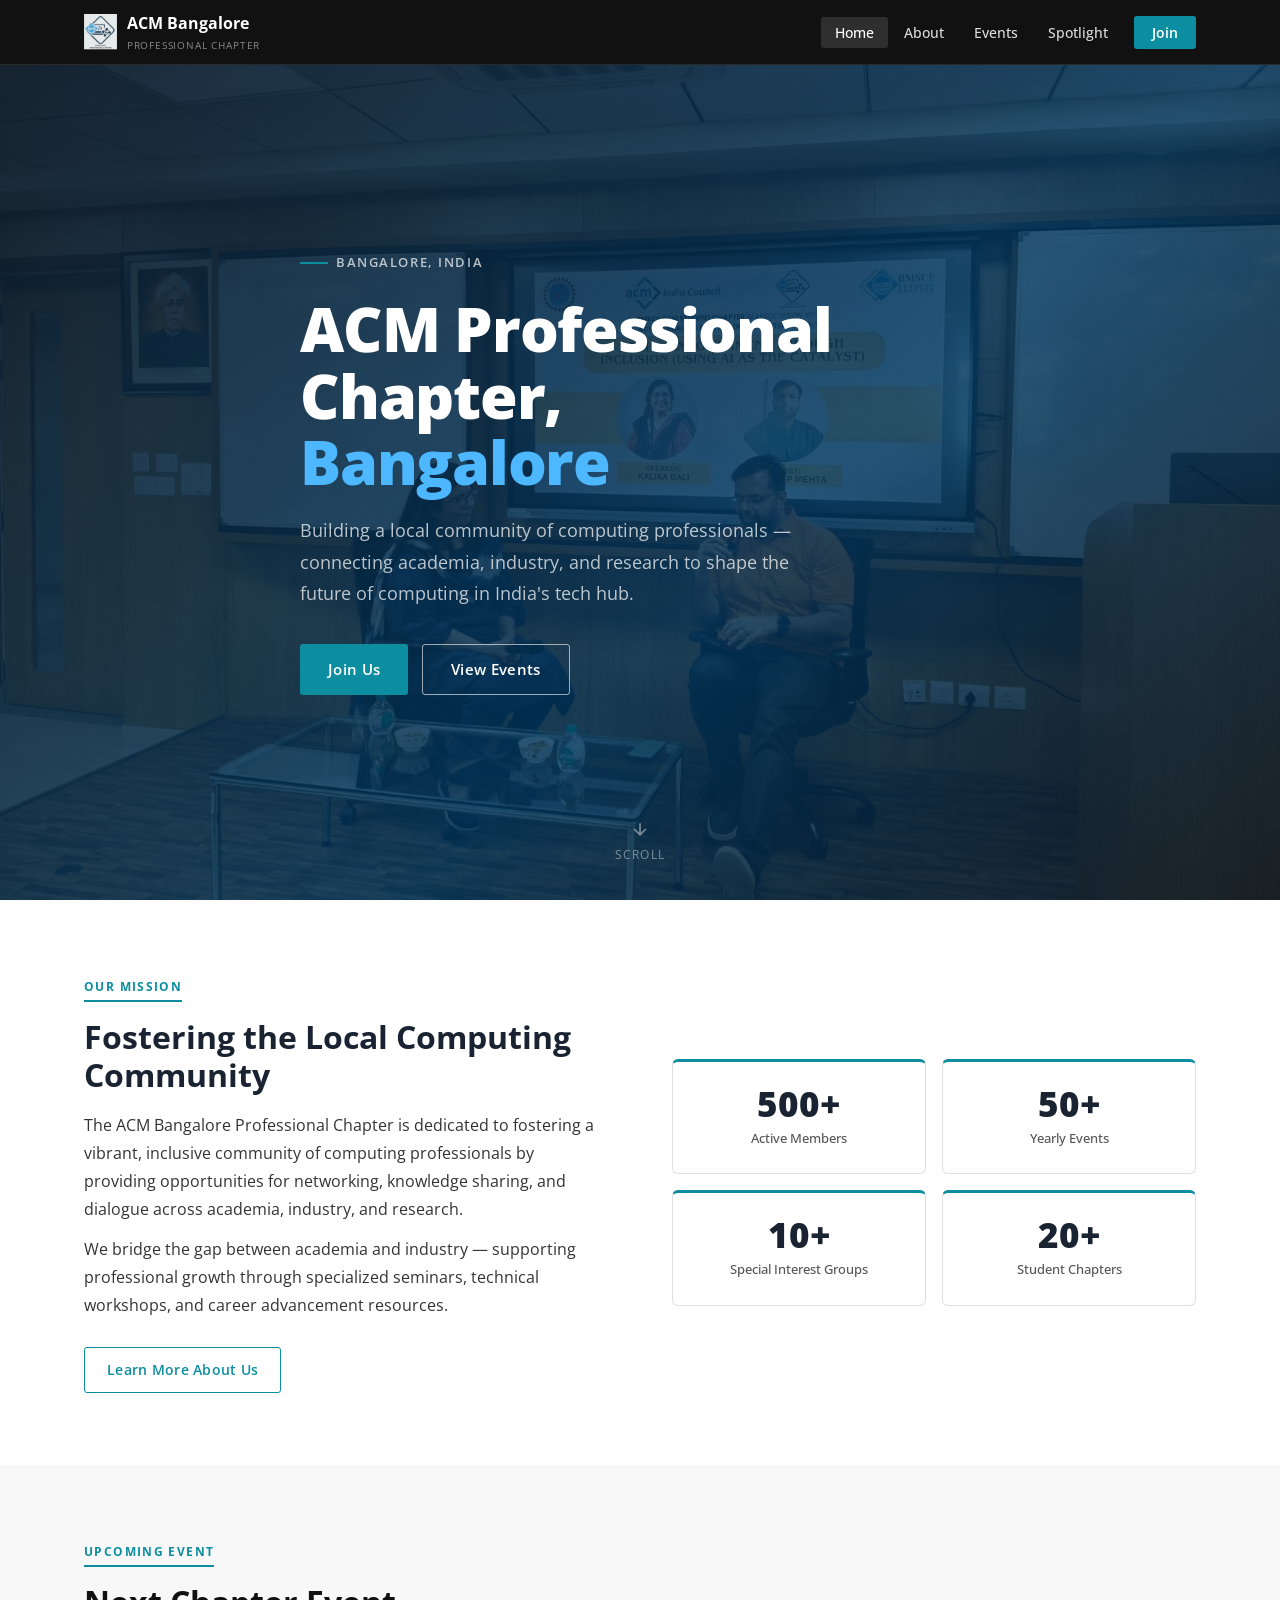
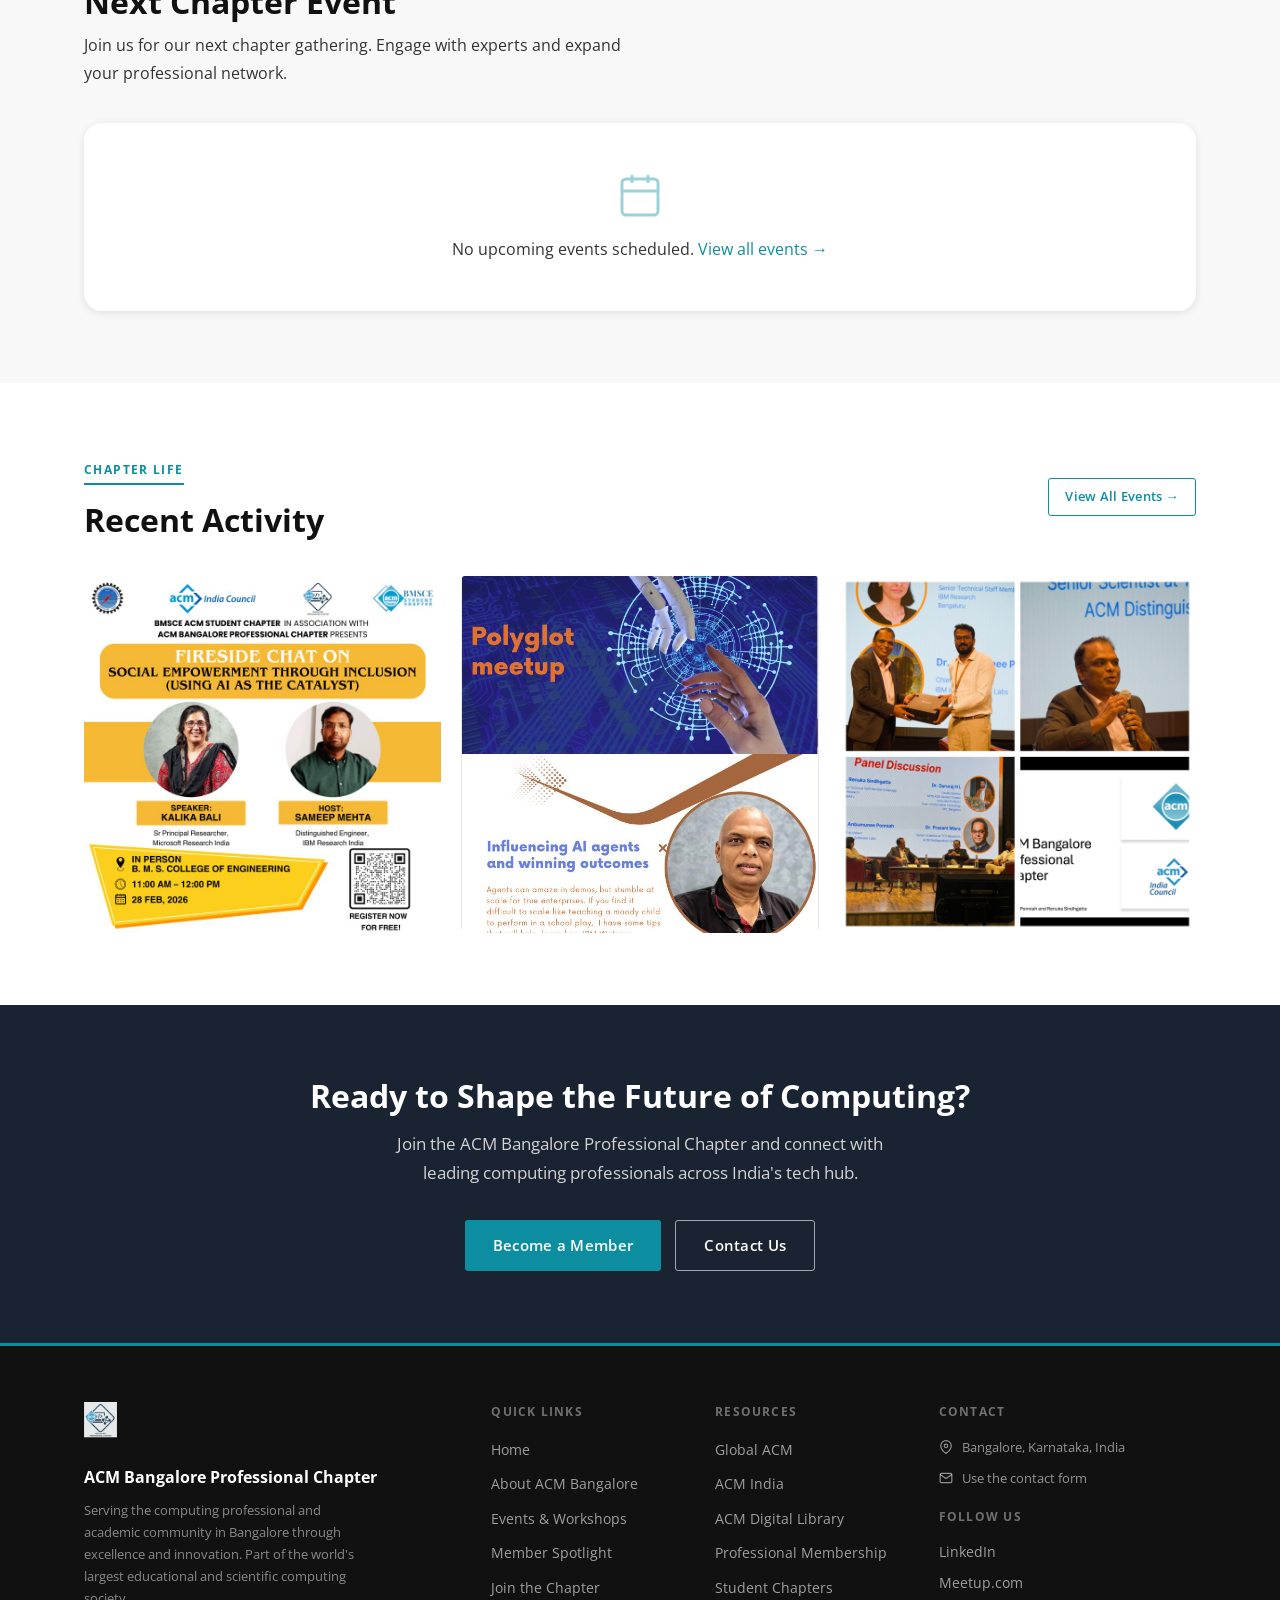
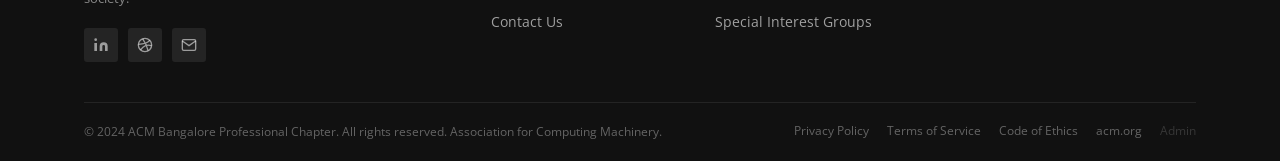
==== commit d0bd2e1a: "Redesign to ACM India aesthetic, add Supabase integration, new features - Rewrite style.css to match" ====
--- a/index.html
+++ b/index.html
@@ -282,7 +282,7 @@
         <li><a href="about.html">About</a></li>
         <li><a href="events.html">Events</a></li>
         <li><a href="spotlight.html">Spotlight</a></li>
-        <li><a href="join.html" class="btn-join">Join</a></li>
+        <li><a href="https://india.acm.org/membership" class="btn-join" target="_blank" rel="noopener">Join</a></li>
       </ul>
       <button class="nav__toggle" id="navToggle" aria-label="Toggle menu">
         <span></span><span></span><span></span>
@@ -308,7 +308,7 @@
           connecting academia, industry, and research to shape the future of computing in India's tech hub.
         </p>
         <div class="hero__actions">
-          <a href="join.html" class="btn btn--primary btn--lg">Join Us</a>
+          <a href="https://india.acm.org/membership" class="btn btn--primary btn--lg" target="_blank" rel="noopener">Join Us</a>
           <a href="events.html" class="btn btn--outline btn--lg">View Events</a>
         </div>
       </div>
@@ -366,64 +366,8 @@
         <h2>Next Chapter Event</h2>
         <p style="margin-top: 10px; max-width: 540px;">Join us for our next chapter gathering. Engage with experts and expand your professional network.</p>
       </div>
-
-      <div class="upcoming-event__card">
-        <div class="upcoming-event__sidebar">
-          <div>
-            <div class="upcoming-event__tag">Fireside Chat Series</div>
-            <div class="upcoming-event__date-big">
-              <div class="day">28</div>
-              <div class="month-year">March 2026</div>
-            </div>
-            <div class="upcoming-event__time-badge">
-              <svg width="14" height="14" viewBox="0 0 24 24" fill="none" stroke="currentColor" stroke-width="2" style="display:inline;vertical-align:-2px;margin-right:6px"><circle cx="12" cy="12" r="10"/><polyline points="12 6 12 12 16 14"/></svg>
-              11:00 AM – 12:00 PM
-            </div>
-            <div style="margin-top:16px; color:rgba(255,255,255,0.55); font-size:0.82rem; display:flex; align-items:center; gap:6px;">
-              <svg width="13" height="13" viewBox="0 0 24 24" fill="none" stroke="currentColor" stroke-width="2"><circle cx="12" cy="12" r="10"/><line x1="2" y1="12" x2="22" y2="12"/><path d="M12 2a15.3 15.3 0 0 1 4 10 15.3 15.3 0 0 1-4 10 15.3 15.3 0 0 1-4-10 15.3 15.3 0 0 1 4-10z"/></svg>
-              In-person only
-            </div>
-          </div>
-          <a href="join.html#contact" class="btn btn--outline" style="margin-top: 28px;">Register Interest</a>
-        </div>
-        <div class="upcoming-event__body">
-          <h3>Transforming Solar PV Manufacturing with Industrial AI</h3>
-          <div class="upcoming-event__details">
-            <div class="upcoming-event__detail">
-              <div class="icon">
-                <svg width="15" height="15" viewBox="0 0 24 24" fill="none" stroke="currentColor" stroke-width="2"><path d="M20 21v-2a4 4 0 0 0-4-4H8a4 4 0 0 0-4 4v2"/><circle cx="12" cy="7" r="4"/></svg>
-              </div>
-              <div>
-                <div class="label">Speaker</div>
-                <div class="value">Kedar Kulkarni</div>
-                <div style="font-size:0.82rem; color:var(--gray-600);">Head, AI for New Energy — Reliance Industries Ltd.</div>
-              </div>
-            </div>
-            <div class="upcoming-event__detail">
-              <div class="icon">
-                <svg width="15" height="15" viewBox="0 0 24 24" fill="none" stroke="currentColor" stroke-width="2"><path d="M20 21v-2a4 4 0 0 0-4-4H8a4 4 0 0 0-4 4v2"/><circle cx="12" cy="7" r="4"/></svg>
-              </div>
-              <div>
-                <div class="label">Host</div>
-                <div class="value">Sameep Mehta</div>
-                <div style="font-size:0.82rem; color:var(--gray-600);">Distinguished Engineer — IBM Research India</div>
-              </div>
-            </div>
-            <div class="upcoming-event__detail">
-              <div class="icon">
-                <svg width="15" height="15" viewBox="0 0 24 24" fill="none" stroke="currentColor" stroke-width="2"><path d="M21 10c0 7-9 13-9 13s-9-6-9-13a9 9 0 0 1 18 0z"/><circle cx="12" cy="10" r="3"/></svg>
-              </div>
-              <div>
-                <div class="label">Venue</div>
-                <div class="value">Manipal Institute of Technology (MIT), MAHE Bangalore</div>
-              </div>
-            </div>
-          </div>
-          <div class="upcoming-event__actions">
-            <a href="join.html#contact" class="btn btn--primary">Register Interest</a>
-            <a href="events.html" class="btn btn--outline-blue">All Events</a>
-          </div>
-        </div>
+      <div id="homeUpcomingContainer">
+        <div style="height:260px; border-radius:18px; background:var(--gray-200); animation:shimmer 1.4s infinite;"></div>
       </div>
     </div>
   </section>
@@ -438,19 +382,8 @@
         </div>
         <a href="events.html" class="btn btn--outline-blue btn--sm">View All Events →</a>
       </div>
-      <div class="activity-grid">
-        <div class="activity-item">
-          <img src="assets/image9.jpeg" alt="ACM Bangalore recent chapter activity" loading="lazy" />
-          <div class="activity-item__overlay"></div>
-        </div>
-        <div class="activity-item">
-          <img src="assets/image10.jpeg" alt="ACM Bangalore event" loading="lazy" style="object-position: top center;" />
-          <div class="activity-item__overlay"></div>
-        </div>
-        <div class="activity-item">
-          <img src="assets/image11.jpeg" alt="ACM Bangalore community" loading="lazy" />
-          <div class="activity-item__overlay"></div>
-        </div>
+      <div id="homeGalleryContainer" class="activity-grid">
+        <!-- dynamically loaded -->
       </div>
     </div>
   </section>
@@ -463,7 +396,7 @@
         Join the ACM Bangalore Professional Chapter and connect with leading computing professionals across India's tech hub.
       </p>
       <div style="display: flex; gap: 14px; justify-content: center; flex-wrap: wrap; margin-top: 32px;">
-        <a href="join.html" class="btn btn--primary btn--lg">Become a Member</a>
+        <a href="https://india.acm.org/membership" class="btn btn--primary btn--lg" target="_blank" rel="noopener">Become a Member</a>
         <a href="join.html#contact" class="btn btn--outline btn--lg">Contact Us</a>
       </div>
     </div>
@@ -501,7 +434,7 @@
             <li><a href="about.html">About ACM Bangalore</a></li>
             <li><a href="events.html">Events & Workshops</a></li>
             <li><a href="spotlight.html">Member Spotlight</a></li>
-            <li><a href="join.html">Join the Chapter</a></li>
+            <li><a href="https://india.acm.org/membership" target="_blank" rel="noopener">Join the Chapter</a></li>
             <li><a href="join.html#contact">Contact Us</a></li>
           </ul>
         </div>
@@ -550,6 +483,7 @@
           <a href="#">Terms of Service</a>
           <a href="#">Code of Ethics</a>
           <a href="https://www.acm.org/" target="_blank" rel="noopener">acm.org</a>
+          <a href="admin.html" style="opacity:0.45; font-size:0.75rem;">Admin</a>
         </div>
       </div>
     </div>
@@ -565,6 +499,29 @@
     window.addEventListener('load', () => {
       document.getElementById('heroBg').classList.add('loaded');
     });
+
+    function loadHomeUpcoming() {
+      const container = document.getElementById('homeUpcomingContainer');
+      container.innerHTML = `<div style="text-align:center;padding:48px;color:var(--gray-500);background:var(--white);border-radius:18px;box-shadow:var(--shadow-md);">
+          <svg width="48" height="48" viewBox="0 0 24 24" fill="none" stroke="currentColor" stroke-width="1.5" style="color:var(--blue);display:block;margin:0 auto 16px;opacity:.4;">
+            <rect x="3" y="4" width="18" height="18" rx="2"/><line x1="16" y1="2" x2="16" y2="6"/><line x1="8" y1="2" x2="8" y2="6"/><line x1="3" y1="10" x2="21" y2="10"/>
+          </svg>
+          <p>No upcoming events scheduled. <a href="events.html" style="color:var(--blue);">View all events →</a></p>
+        </div>`;
+    }
+
+    function loadHomeGallery() {
+      const container = document.getElementById('homeGalleryContainer');
+      container.innerHTML = `
+          <div class="activity-item"><img src="assets/image9.jpeg" alt="ACM Bangalore recent chapter activity" loading="lazy"/><div class="activity-item__overlay"></div></div>
+          <div class="activity-item"><img src="assets/image10.jpeg" alt="ACM Bangalore event" loading="lazy" style="object-position:top center;"/><div class="activity-item__overlay"></div></div>
+          <div class="activity-item"><img src="assets/image11.jpeg" alt="ACM Bangalore community" loading="lazy"/><div class="activity-item__overlay"></div></div>`;
+    }
+
+    document.addEventListener('DOMContentLoaded', () => {
+      loadHomeUpcoming();
+      loadHomeGallery();
+    });
   </script>
 </body>
 </html>
--- a/style.css
+++ b/style.css
@@ -1,32 +1,37 @@
 /* ============================================================
    ACM Bangalore Professional Chapter — Shared Stylesheet
+   Styled to match ACM India (india.acm.org) aesthetic
    ============================================================ */
 
 /* --- Google Fonts --- */
-@import url('https://fonts.googleapis.com/css2?family=Inter:wght@300;400;500;600;700;800&family=Playfair+Display:wght@700;800&display=swap');
+@import url('https://fonts.googleapis.com/css2?family=Open+Sans:wght@300;400;500;600;700;800&family=Roboto+Slab:wght@700;800&display=swap');
 
 /* --- CSS Variables --- */
 :root {
-  --navy:        #0d1b2a;
-  --navy-light:  #162235;
-  --blue:        #0073b7;
-  --blue-dark:   #005a91;
-  --blue-light:  #e8f4fc;
-  --accent:      #e85d04;
-  --gray-50:     #f8fafc;
-  --gray-100:    #f1f5f9;
-  --gray-200:    #e2e8f0;
-  --gray-400:    #94a3b8;
-  --gray-600:    #475569;
-  --gray-700:    #334155;
-  --gray-900:    #0f172a;
+  --navy:        #1a2332;
+  --navy-light:  #243044;
+  --teal:        #0d8ea0;
+  --teal-dark:   #0a7080;
+  --teal-light:  #e0f5f8;
+  --blue:        #0d8ea0;   /* alias — keeps existing code working */
+  --blue-dark:   #0a7080;
+  --blue-light:  #e0f5f8;
+  --accent:      #0d8ea0;
+  --link:        #1a6e80;
+  --gray-50:     #f8f8f8;
+  --gray-100:    #f2f2f2;
+  --gray-200:    #e0e0e0;
+  --gray-400:    #999999;
+  --gray-600:    #555555;
+  --gray-700:    #333333;
+  --gray-900:    #111111;
   --white:       #ffffff;
-  --shadow-sm:   0 1px 4px rgba(0,0,0,0.07);
-  --shadow-md:   0 4px 20px rgba(0,0,0,0.10);
-  --shadow-lg:   0 10px 40px rgba(0,0,0,0.14);
-  --radius:      14px;
-  --radius-sm:   8px;
-  --transition:  0.25s ease;
+  --shadow-sm:   0 1px 3px rgba(0,0,0,0.08);
+  --shadow-md:   0 2px 8px rgba(0,0,0,0.10);
+  --shadow-lg:   0 4px 20px rgba(0,0,0,0.12);
+  --radius:      6px;
+  --radius-sm:   4px;
+  --transition:  0.2s ease;
 }
 
 /* --- Reset & Base --- */
@@ -35,8 +40,8 @@
 html { scroll-behavior: smooth; font-size: 16px; }
 
 body {
-  font-family: 'Inter', system-ui, sans-serif;
-  color: var(--gray-900);
+  font-family: 'Open Sans', Arial, Helvetica, sans-serif;
+  color: var(--gray-700);
   background: var(--white);
   line-height: 1.65;
   -webkit-font-smoothing: antialiased;
@@ -47,11 +52,11 @@
 ul { list-style: none; }
 
 /* --- Typography --- */
-h1, h2, h3, h4, h5 { font-weight: 700; line-height: 1.2; }
-h1 { font-size: clamp(2rem, 4vw, 3.25rem); }
-h2 { font-size: clamp(1.6rem, 3vw, 2.4rem); }
-h3 { font-size: clamp(1.1rem, 2vw, 1.4rem); }
-h4 { font-size: 1.05rem; }
+h1, h2, h3, h4, h5 { font-weight: 700; line-height: 1.2; color: var(--gray-900); }
+h1 { font-size: clamp(1.8rem, 4vw, 2.8rem); }
+h2 { font-size: clamp(1.4rem, 3vw, 2rem); }
+h3 { font-size: clamp(1rem, 2vw, 1.25rem); }
+h4 { font-size: 1rem; }
 
 p { color: var(--gray-700); line-height: 1.75; }
 
@@ -61,27 +66,27 @@
   font-weight: 700;
   letter-spacing: 0.12em;
   text-transform: uppercase;
-  color: var(--blue);
-  background: var(--blue-light);
-  padding: 4px 12px;
-  border-radius: 999px;
+  color: var(--teal);
+  border-bottom: 2px solid var(--teal);
+  padding-bottom: 4px;
   margin-bottom: 16px;
 }
 
 /* --- Layout Utilities --- */
-.container { max-width: 1180px; margin: 0 auto; padding: 0 24px; }
-.section    { padding: 88px 0; }
+.container { max-width: 1160px; margin: 0 auto; padding: 0 24px; }
+.section    { padding: 72px 0; }
 .section--gray { background: var(--gray-50); }
 .section--navy { background: var(--navy); color: var(--white); }
-.section--navy p { color: rgba(255,255,255,0.75); }
-
-.grid-2 { display: grid; grid-template-columns: repeat(auto-fit, minmax(280px, 1fr)); gap: 28px; }
-.grid-3 { display: grid; grid-template-columns: repeat(auto-fit, minmax(260px, 1fr)); gap: 28px; }
-.grid-4 { display: grid; grid-template-columns: repeat(auto-fit, minmax(220px, 1fr)); gap: 24px; }
-
-.flex-center { display: flex; align-items: center; justify-content: center; }
+.section--navy p { color: rgba(255,255,255,0.80); }
+.section--teal { background: var(--teal); color: var(--white); }
+
+.grid-2 { display: grid; grid-template-columns: repeat(auto-fit, minmax(280px, 1fr)); gap: 24px; }
+.grid-3 { display: grid; grid-template-columns: repeat(auto-fit, minmax(240px, 1fr)); gap: 24px; }
+.grid-4 { display: grid; grid-template-columns: repeat(auto-fit, minmax(200px, 1fr)); gap: 20px; }
+
+.flex-center  { display: flex; align-items: center; justify-content: center; }
 .flex-between { display: flex; align-items: center; justify-content: space-between; }
-.gap-sm { gap: 12px; }
+.gap-sm { gap: 10px; }
 .gap-md { gap: 20px; }
 
 .text-center { text-align: center; }
@@ -91,15 +96,14 @@
 .mt-lg { margin-top: 48px; }
 
 /* ============================================================
-   NAVIGATION
+   NAVIGATION — matches ACM India's dark nav bar
    ============================================================ */
 .nav {
   position: fixed;
   top: 0; left: 0; right: 0;
   z-index: 1000;
-  background: rgba(13, 27, 42, 0.96);
-  backdrop-filter: blur(12px);
-  border-bottom: 1px solid rgba(255,255,255,0.08);
+  background: #111111;
+  border-bottom: 1px solid rgba(255,255,255,0.10);
   transition: box-shadow var(--transition);
 }
 
@@ -107,8 +111,8 @@
   display: flex;
   align-items: center;
   justify-content: space-between;
-  height: 70px;
-  max-width: 1180px;
+  height: 64px;
+  max-width: 1160px;
   margin: 0 auto;
   padding: 0 24px;
 }
@@ -120,67 +124,60 @@
   text-decoration: none;
 }
 
-.nav__logo {
-  height: 38px;
-  width: auto;
-}
-
-.nav__logo--acm {
-  height: 30px;
-  width: auto;
-  opacity: 0.9;
-}
+.nav__logo { height: 36px; width: auto; }
+.nav__logo--acm { height: 28px; width: auto; opacity: 0.9; }
 
 .nav__name {
-  font-size: 1.08rem;
+  font-size: 1rem;
   font-weight: 700;
   color: var(--white);
-  letter-spacing: -0.01em;
+  letter-spacing: 0;
 }
 
 .nav__name span {
   display: block;
-  font-size: 0.68rem;
+  font-size: 0.65rem;
   font-weight: 400;
-  letter-spacing: 0.06em;
-  color: rgba(255,255,255,0.55);
+  letter-spacing: 0.08em;
+  color: rgba(255,255,255,0.50);
   text-transform: uppercase;
 }
 
 .nav__links {
   display: flex;
   align-items: center;
-  gap: 4px;
+  gap: 2px;
 }
 
 .nav__links a {
-  color: rgba(255,255,255,0.8);
-  font-size: 0.9rem;
+  color: rgba(255,255,255,0.85);
+  font-size: 0.87rem;
   font-weight: 500;
-  padding: 7px 14px;
-  border-radius: var(--radius-sm);
+  padding: 6px 14px;
+  border-radius: 3px;
   transition: all var(--transition);
 }
 
 .nav__links a:hover,
 .nav__links a.active {
   color: var(--white);
-  background: rgba(255,255,255,0.1);
+  background: rgba(255,255,255,0.12);
 }
 
 .nav__links .btn-join {
   color: var(--white);
-  background: var(--blue);
-  padding: 8px 20px;
-  border-radius: 999px;
+  background: var(--teal);
+  padding: 7px 18px;
+  border-radius: 3px;
   font-weight: 600;
-  margin-left: 8px;
-  transition: background var(--transition), transform var(--transition);
+  margin-left: 10px;
+  font-size: 0.87rem;
+  transition: background var(--transition);
 }
 
 .nav__links .btn-join:hover {
-  background: var(--blue-dark);
-  transform: translateY(-1px);
+  background: var(--teal-dark);
+  transform: none;
 }
 
 /* Hamburger */
@@ -193,120 +190,111 @@
 }
 .nav__toggle span {
   display: block;
-  width: 24px; height: 2px;
+  width: 22px; height: 2px;
   background: var(--white);
   border-radius: 2px;
   transition: var(--transition);
 }
 
 /* ============================================================
-   BUTTONS
+   BUTTONS — rectangular, ACM India style
    ============================================================ */
 .btn {
   display: inline-flex;
   align-items: center;
   gap: 8px;
-  padding: 13px 30px;
-  border-radius: 999px;
-  font-size: 0.92rem;
+  padding: 10px 22px;
+  border-radius: 3px;
+  font-size: 0.9rem;
   font-weight: 600;
   font-family: inherit;
   cursor: pointer;
   border: none;
   transition: all var(--transition);
   text-decoration: none;
-  letter-spacing: 0.01em;
+  letter-spacing: 0.02em;
 }
 
 .btn--primary {
-  background: var(--blue);
+  background: var(--teal);
   color: var(--white);
 }
 .btn--primary:hover {
-  background: var(--blue-dark);
-  transform: translateY(-2px);
-  box-shadow: 0 6px 20px rgba(0,115,183,0.35);
+  background: var(--teal-dark);
+  transform: none;
+  box-shadow: none;
 }
 
 .btn--outline {
   background: transparent;
   color: var(--white);
-  border: 2px solid rgba(255,255,255,0.5);
+  border: 1.5px solid rgba(255,255,255,0.6);
 }
 .btn--outline:hover {
-  background: rgba(255,255,255,0.1);
+  background: rgba(255,255,255,0.12);
   border-color: var(--white);
-  transform: translateY(-2px);
+  transform: none;
 }
 
 .btn--outline-blue {
   background: transparent;
-  color: var(--blue);
-  border: 2px solid var(--blue);
+  color: var(--teal);
+  border: 1.5px solid var(--teal);
 }
 .btn--outline-blue:hover {
-  background: var(--blue);
-  color: var(--white);
-  transform: translateY(-2px);
+  background: var(--teal);
+  color: var(--white);
+  transform: none;
 }
 
 .btn--accent {
-  background: var(--accent);
+  background: var(--teal);
   color: var(--white);
 }
 .btn--accent:hover {
-  background: #c74d03;
-  transform: translateY(-2px);
-  box-shadow: 0 6px 20px rgba(232,93,4,0.35);
-}
-
-.btn--sm { padding: 9px 20px; font-size: 0.84rem; }
-.btn--lg { padding: 16px 38px; font-size: 1rem; }
+  background: var(--teal-dark);
+  transform: none;
+  box-shadow: none;
+}
+
+.btn--sm { padding: 7px 16px; font-size: 0.82rem; }
+.btn--lg { padding: 12px 28px; font-size: 0.95rem; }
 
 /* ============================================================
    PAGE HERO (non-home pages)
    ============================================================ */
 .page-hero {
-  background: linear-gradient(135deg, var(--navy) 0%, #14334f 100%);
-  color: var(--white);
-  padding: 140px 0 80px;
-  position: relative;
-  overflow: hidden;
-}
-
-.page-hero::before {
-  content: '';
-  position: absolute;
-  inset: 0;
-  background: url("data:image/svg+xml,%3Csvg width='60' height='60' viewBox='0 0 60 60' xmlns='http://www.w3.org/2000/svg'%3E%3Cg fill='none' fill-rule='evenodd'%3E%3Cg fill='%23ffffff' fill-opacity='0.03'%3E%3Cpath d='M36 34v-4h-2v4h-4v2h4v4h2v-4h4v-2h-4zm0-30V0h-2v4h-4v2h4v4h2V6h4V4h-4zM6 34v-4H4v4H0v2h4v4h2v-4h4v-2H6zM6 4V0H4v4H0v2h4v4h2V6h4V4H6z'/%3E%3C/g%3E%3C/g%3E%3C/svg%3E");
-}
-
-.page-hero__content {
-  position: relative;
-  z-index: 1;
-}
-
-.page-hero h1 { color: var(--white); margin-top: 12px; }
-.page-hero p  { color: rgba(255,255,255,0.72); margin-top: 14px; font-size: 1.1rem; max-width: 560px; }
-
-/* ============================================================
-   CARDS
+  background: var(--navy);
+  color: var(--white);
+  padding: 120px 0 60px;
+  border-bottom: 3px solid var(--teal);
+}
+
+.page-hero::before { display: none; }
+
+.page-hero__content { position: relative; z-index: 1; }
+.page-hero h1 { color: var(--white); margin-top: 12px; font-size: clamp(1.6rem, 3vw, 2.4rem); }
+.page-hero p  { color: rgba(255,255,255,0.80); margin-top: 12px; font-size: 1rem; max-width: 600px; }
+
+/* ============================================================
+   CARDS — ACM India style: clean, minimal border
    ============================================================ */
 .card {
   background: var(--white);
   border-radius: var(--radius);
+  border: 1px solid var(--gray-200);
+  overflow: hidden;
+  transition: border-color var(--transition), box-shadow var(--transition);
+}
+
+.card:hover {
+  border-color: var(--teal);
   box-shadow: var(--shadow-md);
-  overflow: hidden;
-  transition: transform var(--transition), box-shadow var(--transition);
-}
-
-.card:hover {
-  transform: translateY(-4px);
-  box-shadow: var(--shadow-lg);
-}
-
-.card__body { padding: 28px; }
-.card__img { width: 100%; aspect-ratio: 16/10; object-fit: cover; }
+  transform: none;
+}
+
+.card__body { padding: 24px; }
+.card__img  { width: 100%; aspect-ratio: 16/10; object-fit: cover; }
 
 /* ============================================================
    STAT CARDS
@@ -314,21 +302,21 @@
 .stat-card {
   background: var(--white);
   border-radius: var(--radius);
-  padding: 28px 24px;
-  box-shadow: var(--shadow-md);
+  padding: 24px 20px;
+  border: 1px solid var(--gray-200);
   text-align: center;
-  border-top: 3px solid var(--blue);
+  border-top: 3px solid var(--teal);
 }
 
 .stat-card__number {
-  font-size: 2.4rem;
+  font-size: 2.2rem;
   font-weight: 800;
   color: var(--navy);
   line-height: 1;
 }
 
 .stat-card__label {
-  font-size: 0.85rem;
+  font-size: 0.84rem;
   color: var(--gray-600);
   margin-top: 6px;
   font-weight: 500;
@@ -340,31 +328,32 @@
 .event-card {
   background: var(--white);
   border-radius: var(--radius);
-  box-shadow: var(--shadow-md);
-  padding: 28px 32px;
-  display: flex;
-  gap: 28px;
+  border: 1px solid var(--gray-200);
+  padding: 24px 28px;
+  display: flex;
+  gap: 24px;
   align-items: flex-start;
-  transition: transform var(--transition), box-shadow var(--transition);
-  border-left: 4px solid var(--blue);
+  transition: border-color var(--transition);
+  border-left: 3px solid var(--teal);
 }
 
 .event-card:hover {
-  transform: translateY(-3px);
-  box-shadow: var(--shadow-lg);
+  border-color: var(--teal);
+  box-shadow: var(--shadow-sm);
+  transform: none;
 }
 
 .event-card__date {
-  min-width: 64px;
+  min-width: 60px;
   text-align: center;
-  background: var(--blue);
+  background: var(--teal);
   color: var(--white);
   border-radius: var(--radius-sm);
-  padding: 10px 8px;
+  padding: 8px 6px;
 }
 
 .event-card__date .month {
-  font-size: 0.68rem;
+  font-size: 0.66rem;
   font-weight: 700;
   letter-spacing: 0.08em;
   text-transform: uppercase;
@@ -372,7 +361,7 @@
 }
 
 .event-card__date .day {
-  font-size: 1.9rem;
+  font-size: 1.8rem;
   font-weight: 800;
   line-height: 1;
   margin-top: 2px;
@@ -384,41 +373,36 @@
   font-weight: 700;
   letter-spacing: 0.1em;
   text-transform: uppercase;
-  color: var(--blue);
-  background: var(--blue-light);
-  padding: 3px 10px;
-  border-radius: 999px;
+  color: var(--teal);
+  padding: 2px 0;
   display: inline-block;
-  margin-bottom: 10px;
+  margin-bottom: 8px;
+  border-bottom: 1px solid var(--teal);
 }
 
 .event-card__title {
-  font-size: 1.2rem;
+  font-size: 1.1rem;
   font-weight: 700;
-  color: var(--navy);
+  color: var(--gray-900);
   line-height: 1.3;
 }
 
 .event-card__meta {
   display: flex;
   flex-wrap: wrap;
-  gap: 16px;
-  margin-top: 12px;
+  gap: 14px;
+  margin-top: 10px;
 }
 
 .event-card__meta-item {
   display: flex;
   align-items: center;
   gap: 6px;
-  font-size: 0.85rem;
+  font-size: 0.84rem;
   color: var(--gray-600);
 }
 
-.event-card__meta-item svg {
-  flex-shrink: 0;
-  color: var(--blue);
-}
-
+.event-card__meta-item svg { flex-shrink: 0; color: var(--teal); }
 .event-card__action { margin-left: auto; align-self: center; }
 
 /* ============================================================
@@ -427,69 +411,53 @@
 .person-card {
   background: var(--white);
   border-radius: var(--radius);
-  box-shadow: var(--shadow-md);
+  border: 1px solid var(--gray-200);
   overflow: hidden;
   text-align: center;
-  transition: transform var(--transition), box-shadow var(--transition);
+  transition: border-color var(--transition), box-shadow var(--transition);
 }
 
 .person-card:hover {
-  transform: translateY(-4px);
-  box-shadow: var(--shadow-lg);
-}
-
-.person-card__img {
-  width: 100%;
-  aspect-ratio: 1/1;
-  object-fit: cover;
-  object-position: top center;
-}
-
-.person-card__body { padding: 20px; }
-
-.person-card__name {
-  font-size: 1rem;
-  font-weight: 700;
-  color: var(--navy);
-}
-
+  border-color: var(--teal);
+  box-shadow: var(--shadow-md);
+  transform: none;
+}
+
+.person-card__img { width: 100%; aspect-ratio: 1/1; object-fit: cover; object-position: top center; }
+.person-card__body { padding: 16px; }
+.person-card__name { font-size: 0.96rem; font-weight: 700; color: var(--gray-900); }
 .person-card__role {
-  font-size: 0.78rem;
+  font-size: 0.76rem;
   font-weight: 600;
-  color: var(--blue);
+  color: var(--teal);
   text-transform: uppercase;
-  letter-spacing: 0.06em;
+  letter-spacing: 0.05em;
   margin-top: 4px;
 }
-
-.person-card__org {
-  font-size: 0.82rem;
-  color: var(--gray-600);
-  margin-top: 4px;
-}
+.person-card__org { font-size: 0.8rem; color: var(--gray-600); margin-top: 4px; }
 
 /* ============================================================
    FORM STYLES
    ============================================================ */
-.form-group { margin-bottom: 20px; }
+.form-group { margin-bottom: 18px; }
 
 .form-group label {
   display: block;
-  font-size: 0.88rem;
+  font-size: 0.87rem;
   font-weight: 600;
   color: var(--gray-700);
-  margin-bottom: 7px;
+  margin-bottom: 6px;
 }
 
 .form-group input,
 .form-group textarea,
 .form-group select {
   width: 100%;
-  padding: 13px 16px;
-  border: 1.5px solid var(--gray-200);
+  padding: 11px 14px;
+  border: 1px solid var(--gray-200);
   border-radius: var(--radius-sm);
   font-family: inherit;
-  font-size: 0.92rem;
+  font-size: 0.9rem;
   color: var(--gray-900);
   background: var(--white);
   transition: border-color var(--transition), box-shadow var(--transition);
@@ -499,39 +467,31 @@
 .form-group input:focus,
 .form-group textarea:focus,
 .form-group select:focus {
-  border-color: var(--blue);
-  box-shadow: 0 0 0 3px rgba(0,115,183,0.12);
+  border-color: var(--teal);
+  box-shadow: 0 0 0 2px rgba(13,142,160,0.12);
 }
 
 .form-group textarea { resize: vertical; min-height: 110px; }
 
 .form-row { display: grid; grid-template-columns: 1fr 1fr; gap: 16px; }
 
-.form-note {
-  font-size: 0.8rem;
-  color: var(--gray-400);
-  margin-top: 6px;
-}
-
-/* ============================================================
-   BENEFIT PILLS / CHIPS
-   ============================================================ */
-.benefit-list {
-  display: flex;
-  flex-wrap: wrap;
-  gap: 12px;
-  margin-top: 20px;
-}
+.form-note { font-size: 0.8rem; color: var(--gray-400); margin-top: 6px; }
+
+/* ============================================================
+   BENEFIT PILLS / CHIPS — simpler, border-based
+   ============================================================ */
+.benefit-list { display: flex; flex-wrap: wrap; gap: 10px; margin-top: 18px; }
 
 .benefit-pill {
   display: flex;
   align-items: center;
   gap: 8px;
-  background: var(--blue-light);
-  color: var(--blue-dark);
-  padding: 10px 18px;
-  border-radius: 999px;
-  font-size: 0.88rem;
+  background: var(--gray-50);
+  color: var(--teal-dark);
+  border: 1px solid var(--teal-light);
+  padding: 8px 16px;
+  border-radius: var(--radius-sm);
+  font-size: 0.86rem;
   font-weight: 600;
 }
 
@@ -541,120 +501,110 @@
    FOOTER
    ============================================================ */
 .footer {
-  background: var(--navy);
+  background: #111111;
   color: rgba(255,255,255,0.75);
-  padding: 64px 0 0;
+  padding: 56px 0 0;
+  border-top: 3px solid var(--teal);
 }
 
 .footer__grid {
   display: grid;
   grid-template-columns: 2fr 1fr 1fr 1.4fr;
-  gap: 48px;
-  padding-bottom: 48px;
-}
-
-.footer__brand img {
-  height: 36px;
-  width: auto;
-  margin-bottom: 14px;
-}
+  gap: 40px;
+  padding-bottom: 40px;
+}
+
+.footer__brand img { height: 34px; width: auto; margin-bottom: 12px; }
 
 .footer__brand-name {
-  font-size: 1.1rem;
+  font-size: 1rem;
   font-weight: 700;
   color: var(--white);
   margin-bottom: 10px;
 }
 
 .footer__tagline {
-  font-size: 0.84rem;
+  font-size: 0.83rem;
   line-height: 1.65;
+  color: rgba(255,255,255,0.50);
+  max-width: 280px;
+}
+
+.footer__social { display: flex; gap: 10px; margin-top: 18px; }
+
+.footer__social a {
+  width: 34px; height: 34px;
+  background: rgba(255,255,255,0.08);
+  border-radius: 3px;
+  display: flex;
+  align-items: center;
+  justify-content: center;
   color: rgba(255,255,255,0.55);
-  max-width: 280px;
-}
-
-.footer__social {
-  display: flex;
-  gap: 12px;
-  margin-top: 20px;
-}
-
-.footer__social a {
-  width: 36px; height: 36px;
-  background: rgba(255,255,255,0.08);
-  border-radius: 50%;
-  display: flex;
-  align-items: center;
-  justify-content: center;
-  color: rgba(255,255,255,0.6);
   transition: all var(--transition);
 }
 
 .footer__social a:hover {
-  background: var(--blue);
-  color: var(--white);
-  transform: translateY(-2px);
+  background: var(--teal);
+  color: var(--white);
 }
 
 .footer__heading {
-  font-size: 0.78rem;
+  font-size: 0.76rem;
   font-weight: 700;
   letter-spacing: 0.1em;
   text-transform: uppercase;
-  color: rgba(255,255,255,0.4);
-  margin-bottom: 16px;
-}
-
-.footer__links { display: flex; flex-direction: column; gap: 10px; }
+  color: rgba(255,255,255,0.40);
+  margin-bottom: 14px;
+}
+
+.footer__links { display: flex; flex-direction: column; gap: 8px; }
 .footer__links a {
-  font-size: 0.88rem;
-  color: rgba(255,255,255,0.65);
+  font-size: 0.86rem;
+  color: rgba(255,255,255,0.60);
   transition: color var(--transition);
 }
 .footer__links a:hover { color: var(--white); }
 
-.footer__contact { font-size: 0.88rem; }
+.footer__contact { font-size: 0.86rem; }
 .footer__contact p {
-  color: rgba(255,255,255,0.6);
-  font-size: 0.86rem;
+  color: rgba(255,255,255,0.55);
+  font-size: 0.84rem;
   margin-bottom: 8px;
 }
 
 .footer__bottom {
   border-top: 1px solid rgba(255,255,255,0.08);
-  padding: 20px 0;
+  padding: 18px 0;
   display: flex;
   align-items: center;
   justify-content: space-between;
   flex-wrap: wrap;
-  gap: 12px;
-}
-
-.footer__bottom p {
-  font-size: 0.8rem;
-  color: rgba(255,255,255,0.4);
-}
-
-.footer__bottom-links {
-  display: flex;
-  gap: 20px;
-}
+  gap: 10px;
+}
+
+.footer__bottom p { font-size: 0.78rem; color: rgba(255,255,255,0.35); }
+
+.footer__bottom-links { display: flex; gap: 18px; }
 
 .footer__bottom-links a {
-  font-size: 0.8rem;
-  color: rgba(255,255,255,0.4);
+  font-size: 0.78rem;
+  color: rgba(255,255,255,0.35);
   transition: color var(--transition);
 }
-
-.footer__bottom-links a:hover { color: rgba(255,255,255,0.75); }
+.footer__bottom-links a:hover { color: rgba(255,255,255,0.70); }
 
 /* ============================================================
    DIVIDER
    ============================================================ */
-.divider {
-  height: 1px;
-  background: var(--gray-200);
-  margin: 0;
+.divider { height: 1px; background: var(--gray-200); margin: 0; }
+
+/* ============================================================
+   SHIMMER LOADING ANIMATION
+   ============================================================ */
+@keyframes shimmer {
+  0%   { background-color: var(--gray-100); }
+  50%  { background-color: var(--gray-200); }
+  100% { background-color: var(--gray-100); }
 }
 
 /* ============================================================
@@ -662,19 +612,20 @@
    ============================================================ */
 .toast {
   position: fixed;
-  bottom: 28px; right: 28px;
+  bottom: 24px; right: 24px;
   background: var(--navy);
   color: var(--white);
-  padding: 14px 22px;
+  padding: 12px 20px;
   border-radius: var(--radius-sm);
   box-shadow: var(--shadow-lg);
-  font-size: 0.9rem;
+  font-size: 0.88rem;
   font-weight: 500;
   z-index: 9999;
   opacity: 0;
-  transform: translateY(12px);
-  transition: all 0.35s ease;
+  transform: translateY(10px);
+  transition: all 0.3s ease;
   pointer-events: none;
+  border-left: 3px solid var(--teal);
 }
 .toast.show { opacity: 1; transform: translateY(0); }
 
@@ -682,22 +633,31 @@
    RESPONSIVE
    ============================================================ */
 @media (max-width: 900px) {
-  .footer__grid { grid-template-columns: 1fr 1fr; gap: 32px; }
+  .footer__grid { grid-template-columns: 1fr 1fr; gap: 28px; }
   .event-card { flex-direction: column; }
-  .event-card__action { margin-left: 0; margin-top: 12px; }
+  .event-card__action { margin-left: 0; margin-top: 10px; }
 }
 
 @media (max-width: 768px) {
-  .section { padding: 64px 0; }
-  .nav__links { display: none; flex-direction: column; position: absolute; top: 70px; left: 0; right: 0; background: var(--navy); padding: 16px 24px 20px; gap: 4px; }
+  .section { padding: 56px 0; }
+  .nav__links {
+    display: none;
+    flex-direction: column;
+    position: absolute;
+    top: 64px; left: 0; right: 0;
+    background: #111111;
+    padding: 14px 20px 18px;
+    gap: 2px;
+    border-bottom: 2px solid var(--teal);
+  }
   .nav__links.open { display: flex; }
   .nav__toggle { display: flex; }
   .form-row { grid-template-columns: 1fr; }
-  .footer__grid { grid-template-columns: 1fr; gap: 28px; }
+  .footer__grid { grid-template-columns: 1fr; gap: 24px; }
   .footer__bottom { flex-direction: column; align-items: flex-start; }
 }
 
 @media (max-width: 480px) {
-  .container { padding: 0 16px; }
+  .container { padding: 0 14px; }
   .grid-3, .grid-4 { grid-template-columns: 1fr; }
 }
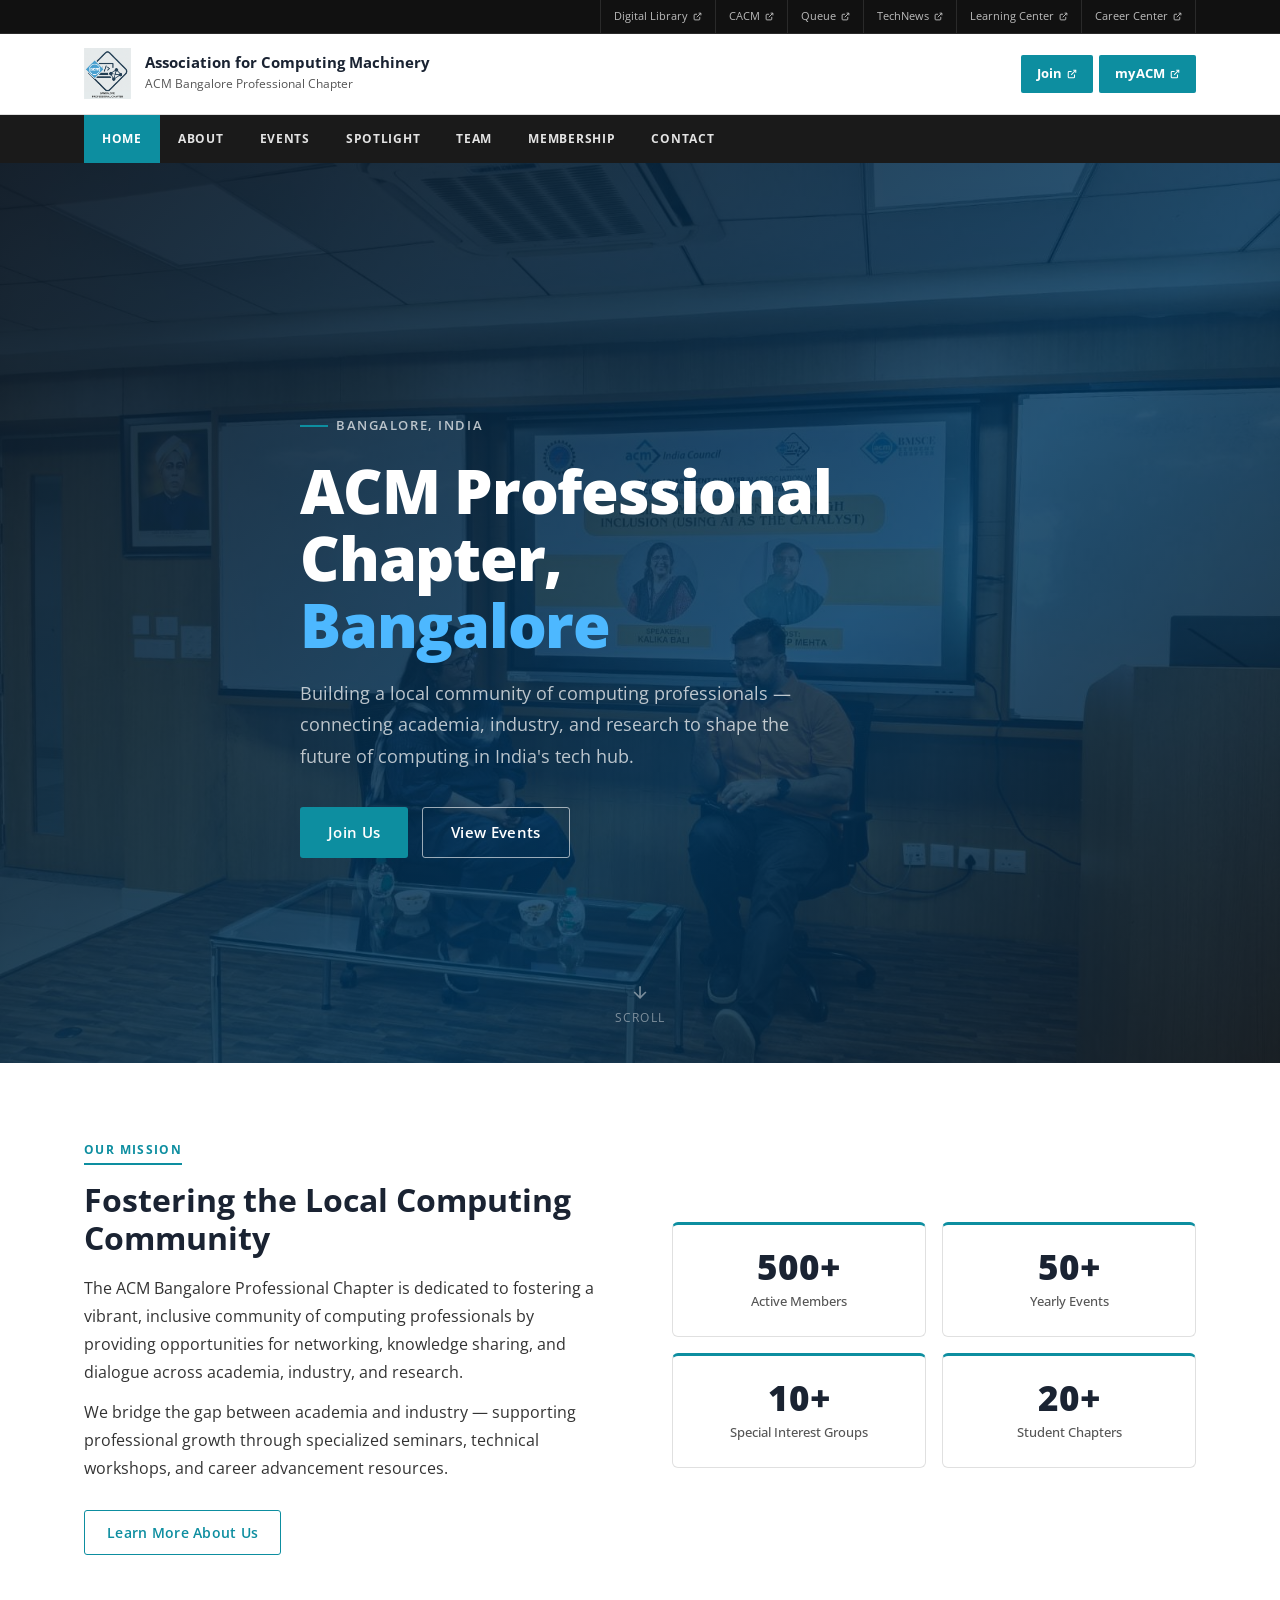
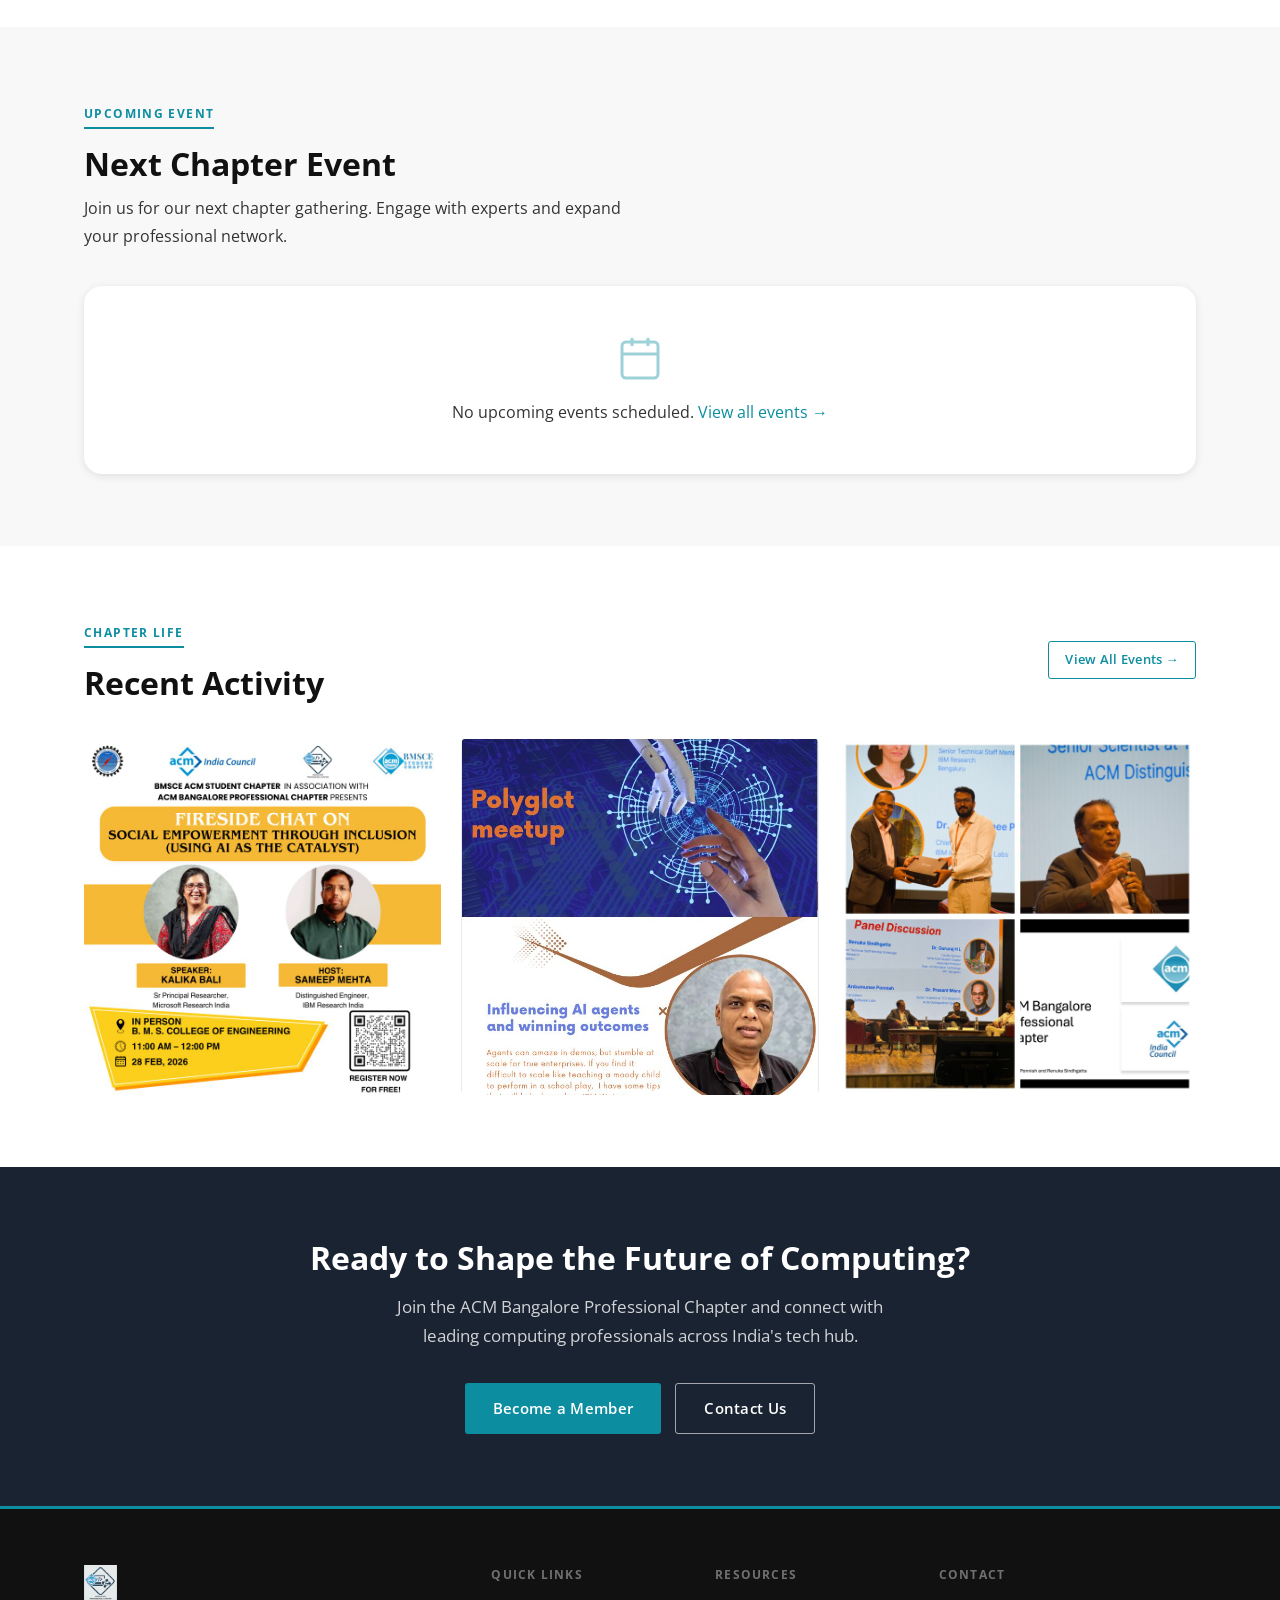
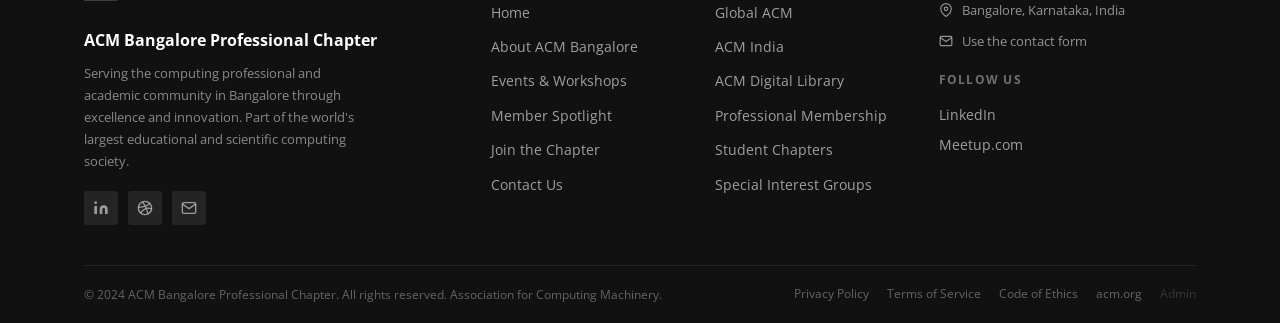
==== commit 17a99477: "Updated" ====
--- a/index.html
+++ b/index.html
@@ -265,26 +265,61 @@
   </style>
 </head>
 <body>
-
-  <!-- ============ NAVIGATION ============ -->
-  <nav class="nav" role="navigation" aria-label="Main navigation">
-    <div class="nav__inner">
-      <a href="index.html" class="nav__brand">
-        <img src="assets/image1.png" alt="ACM Bangalore Chapter Logo" class="nav__logo" />
-        
-        <div class="nav__name">
-          ACM Bangalore
-          <span>Professional Chapter</span>
+<div class="page-canvas">
+
+  <!-- ============ UTILITY BAR ============ -->
+  <div class="util-bar">
+    <div class="util-bar__inner">
+      <a href="https://dl.acm.org/" target="_blank" rel="noopener">Digital Library <svg width="9" height="9" viewBox="0 0 24 24" fill="none" stroke="currentColor" stroke-width="2.5"><path d="M18 13v6a2 2 0 0 1-2 2H5a2 2 0 0 1-2-2V8a2 2 0 0 1 2-2h6"/><polyline points="15 3 21 3 21 9"/><line x1="10" y1="14" x2="21" y2="3"/></svg></a>
+      <a href="https://cacm.acm.org/" target="_blank" rel="noopener">CACM <svg width="9" height="9" viewBox="0 0 24 24" fill="none" stroke="currentColor" stroke-width="2.5"><path d="M18 13v6a2 2 0 0 1-2 2H5a2 2 0 0 1-2-2V8a2 2 0 0 1 2-2h6"/><polyline points="15 3 21 3 21 9"/><line x1="10" y1="14" x2="21" y2="3"/></svg></a>
+      <a href="https://queue.acm.org/" target="_blank" rel="noopener">Queue <svg width="9" height="9" viewBox="0 0 24 24" fill="none" stroke="currentColor" stroke-width="2.5"><path d="M18 13v6a2 2 0 0 1-2 2H5a2 2 0 0 1-2-2V8a2 2 0 0 1 2-2h6"/><polyline points="15 3 21 3 21 9"/><line x1="10" y1="14" x2="21" y2="3"/></svg></a>
+      <a href="https://technews.acm.org/" target="_blank" rel="noopener">TechNews <svg width="9" height="9" viewBox="0 0 24 24" fill="none" stroke="currentColor" stroke-width="2.5"><path d="M18 13v6a2 2 0 0 1-2 2H5a2 2 0 0 1-2-2V8a2 2 0 0 1 2-2h6"/><polyline points="15 3 21 3 21 9"/><line x1="10" y1="14" x2="21" y2="3"/></svg></a>
+      <a href="https://learning.acm.org/" target="_blank" rel="noopener">Learning Center <svg width="9" height="9" viewBox="0 0 24 24" fill="none" stroke="currentColor" stroke-width="2.5"><path d="M18 13v6a2 2 0 0 1-2 2H5a2 2 0 0 1-2-2V8a2 2 0 0 1 2-2h6"/><polyline points="15 3 21 3 21 9"/><line x1="10" y1="14" x2="21" y2="3"/></svg></a>
+      <a href="https://jobs.acm.org/" target="_blank" rel="noopener">Career Center <svg width="9" height="9" viewBox="0 0 24 24" fill="none" stroke="currentColor" stroke-width="2.5"><path d="M18 13v6a2 2 0 0 1-2 2H5a2 2 0 0 1-2-2V8a2 2 0 0 1 2-2h6"/><polyline points="15 3 21 3 21 9"/><line x1="10" y1="14" x2="21" y2="3"/></svg></a>
+    </div>
+  </div>
+
+  <!-- ============ SITE HEADER ============ -->
+  <header class="site-header">
+    <div class="container site-header__inner">
+      <a href="index.html" class="site-header__logo">
+        <img src="assets/image1.png" alt="ACM Bangalore Professional Chapter Logo" />
+        <div>
+          <div class="site-header__org">Association for Computing Machinery</div>
+          <div class="site-header__chapter">ACM Bangalore Professional Chapter</div>
         </div>
       </a>
-      <ul class="nav__links" id="navLinks">
+      <div class="site-header__actions">
+        <a href="https://services.acm.org/public/qj/proflevel/proflevel_control.cfm?level=3&country=India&form_type=Professional&promo=LEVEL&pay=DD" class="hdr-btn hdr-btn--teal" target="_blank" rel="noopener">Join <svg width="10" height="10" viewBox="0 0 24 24" fill="none" stroke="currentColor" stroke-width="2.5"><path d="M18 13v6a2 2 0 0 1-2 2H5a2 2 0 0 1-2-2V8a2 2 0 0 1 2-2h6"/><polyline points="15 3 21 3 21 9"/><line x1="10" y1="14" x2="21" y2="3"/></svg></a>
+        <a href="https://myacm.acm.org/" class="hdr-btn hdr-btn--teal" target="_blank" rel="noopener">myACM <svg width="10" height="10" viewBox="0 0 24 24" fill="none" stroke="currentColor" stroke-width="2.5"><path d="M18 13v6a2 2 0 0 1-2 2H5a2 2 0 0 1-2-2V8a2 2 0 0 1 2-2h6"/><polyline points="15 3 21 3 21 9"/><line x1="10" y1="14" x2="21" y2="3"/></svg></a>
+      </div>
+    </div>
+  </header>
+
+  <!-- ============ MAIN NAV ============ -->
+  <nav class="main-nav" id="mainNav" role="navigation" aria-label="Main navigation">
+    <div class="main-nav__inner">
+      <a href="index.html" class="main-nav__mobile-logo">
+        <img src="assets/image1.png" alt="ACM Bangalore Professional Chapter" />
+        <div class="main-nav__mobile-text">
+          <span class="main-nav__mobile-org">Association for Computing Machinery</span>
+          <span class="main-nav__mobile-chapter">ACM Bangalore Professional Chapter</span>
+        </div>
+      </a>
+      <ul class="main-nav__links" id="navLinks">
+        <li class="main-nav__mobile-actions">
+          <a href="https://services.acm.org/public/qj/proflevel/proflevel_control.cfm?level=3&country=India&form_type=Professional&promo=LEVEL&pay=DD" class="hdr-btn hdr-btn--teal" target="_blank" rel="noopener">Join</a>
+          <a href="https://myacm.acm.org/" class="hdr-btn hdr-btn--teal" target="_blank" rel="noopener">myACM</a>
+        </li>
         <li><a href="index.html" class="active">Home</a></li>
         <li><a href="about.html">About</a></li>
         <li><a href="events.html">Events</a></li>
         <li><a href="spotlight.html">Spotlight</a></li>
-        <li><a href="https://india.acm.org/membership" class="btn-join" target="_blank" rel="noopener">Join</a></li>
+        <li><a href="team.html">Team</a></li>
+        <li><a href="https://services.acm.org/public/qj/proflevel/proflevel_control.cfm?level=3&country=India&form_type=Professional&promo=LEVEL&pay=DD" target="_blank" rel="noopener">Membership</a></li>
+        <li><a href="join.html">Contact</a></li>
       </ul>
-      <button class="nav__toggle" id="navToggle" aria-label="Toggle menu">
+      <button class="main-nav__toggle" id="navToggle" aria-label="Toggle menu">
         <span></span><span></span><span></span>
       </button>
     </div>
@@ -308,7 +343,7 @@
           connecting academia, industry, and research to shape the future of computing in India's tech hub.
         </p>
         <div class="hero__actions">
-          <a href="https://india.acm.org/membership" class="btn btn--primary btn--lg" target="_blank" rel="noopener">Join Us</a>
+          <a href="https://services.acm.org/public/qj/proflevel/proflevel_control.cfm?level=3&country=India&form_type=Professional&promo=LEVEL&pay=DD" class="btn btn--primary btn--lg" target="_blank" rel="noopener">Join Us</a>
           <a href="events.html" class="btn btn--outline btn--lg">View Events</a>
         </div>
       </div>
@@ -396,7 +431,7 @@
         Join the ACM Bangalore Professional Chapter and connect with leading computing professionals across India's tech hub.
       </p>
       <div style="display: flex; gap: 14px; justify-content: center; flex-wrap: wrap; margin-top: 32px;">
-        <a href="https://india.acm.org/membership" class="btn btn--primary btn--lg" target="_blank" rel="noopener">Become a Member</a>
+        <a href="https://services.acm.org/public/qj/proflevel/proflevel_control.cfm?level=3&country=India&form_type=Professional&promo=LEVEL&pay=DD" class="btn btn--primary btn--lg" target="_blank" rel="noopener">Become a Member</a>
         <a href="join.html#contact" class="btn btn--outline btn--lg">Contact Us</a>
       </div>
     </div>
@@ -434,7 +469,7 @@
             <li><a href="about.html">About ACM Bangalore</a></li>
             <li><a href="events.html">Events & Workshops</a></li>
             <li><a href="spotlight.html">Member Spotlight</a></li>
-            <li><a href="https://india.acm.org/membership" target="_blank" rel="noopener">Join the Chapter</a></li>
+            <li><a href="https://services.acm.org/public/qj/proflevel/proflevel_control.cfm?level=3&country=India&form_type=Professional&promo=LEVEL&pay=DD" target="_blank" rel="noopener">Join the Chapter</a></li>
             <li><a href="join.html#contact">Contact Us</a></li>
           </ul>
         </div>
@@ -523,5 +558,7 @@
       loadHomeGallery();
     });
   </script>
+</div><!-- /page-canvas -->
+<script src="modal.js"></script>
 </body>
 </html>
--- a/style.css
+++ b/style.css
@@ -42,9 +42,17 @@
 body {
   font-family: 'Open Sans', Arial, Helvetica, sans-serif;
   color: var(--gray-700);
-  background: var(--white);
+  background: #e8e8e8;
   line-height: 1.65;
   -webkit-font-smoothing: antialiased;
+}
+
+/* Page canvas — centres content with grey gutters on wide screens */
+.page-canvas {
+  max-width: 1440px;
+  margin: 0 auto;
+  background: var(--white);
+  overflow: hidden;
 }
 
 img { max-width: 100%; display: block; }
@@ -96,105 +104,172 @@
 .mt-lg { margin-top: 48px; }
 
 /* ============================================================
-   NAVIGATION — matches ACM India's dark nav bar
-   ============================================================ */
-.nav {
-  position: fixed;
-  top: 0; left: 0; right: 0;
-  z-index: 1000;
-  background: #111111;
-  border-bottom: 1px solid rgba(255,255,255,0.10);
-  transition: box-shadow var(--transition);
-}
-
-.nav__inner {
-  display: flex;
-  align-items: center;
-  justify-content: space-between;
-  height: 64px;
+   NAVIGATION — 3-tier ACM India style
+   ============================================================ */
+
+/* --- Tier 1: Utility bar --- */
+.util-bar {
+  background: #111;
+  border-bottom: 1px solid #2a2a2a;
+}
+.util-bar__inner {
   max-width: 1160px;
   margin: 0 auto;
   padding: 0 24px;
-}
-
-.nav__brand {
-  display: flex;
-  align-items: center;
-  gap: 10px;
+  display: flex;
+  justify-content: flex-end;
+  align-items: stretch;
+}
+.util-bar__inner a {
+  color: #bbb;
+  font-size: 0.71rem;
+  font-weight: 400;
   text-decoration: none;
-}
-
-.nav__logo { height: 36px; width: auto; }
-.nav__logo--acm { height: 28px; width: auto; opacity: 0.9; }
-
-.nav__name {
-  font-size: 1rem;
+  padding: 7px 13px;
+  display: inline-flex;
+  align-items: center;
+  gap: 5px;
+  border-left: 1px solid #2a2a2a;
+  transition: background 0.15s, color 0.15s;
+  letter-spacing: 0;
+  text-transform: none;
+  white-space: nowrap;
+}
+.util-bar__inner a:last-child { border-right: 1px solid #2a2a2a; }
+.util-bar__inner a:hover { background: #222; color: #fff; }
+
+/* --- Tier 2: Site header --- */
+.site-header {
+  background: var(--white);
+  border-bottom: 1px solid var(--gray-200);
+  padding: 14px 0;
+}
+.site-header__inner {
+  display: flex;
+  align-items: center;
+  justify-content: space-between;
+  gap: 20px;
+}
+.site-header__logo {
+  display: flex;
+  align-items: center;
+  gap: 14px;
+  text-decoration: none;
+  flex-shrink: 0;
+}
+.site-header__logo img { height: 52px; width: auto; }
+.site-header__org {
+  font-size: 0.92rem;
   font-weight: 700;
-  color: var(--white);
-  letter-spacing: 0;
-}
-
-.nav__name span {
-  display: block;
-  font-size: 0.65rem;
+  color: var(--navy);
+  line-height: 1.2;
+}
+.site-header__chapter {
+  font-size: 0.75rem;
+  color: var(--gray-600);
+  margin-top: 3px;
   font-weight: 400;
-  letter-spacing: 0.08em;
-  color: rgba(255,255,255,0.50);
+}
+.site-header__actions {
+  display: flex;
+  align-items: center;
+  gap: 6px;
+  flex-shrink: 0;
+}
+.hdr-btn {
+  display: inline-flex;
+  align-items: center;
+  gap: 5px;
+  padding: 8px 16px;
+  font-size: 0.82rem;
+  font-weight: 700;
+  font-family: inherit;
+  text-decoration: none;
+  border: none;
+  cursor: pointer;
+  border-radius: 2px;
+  transition: background 0.15s;
+  white-space: nowrap;
+  letter-spacing: 0.01em;
+}
+.hdr-btn--teal { background: var(--teal); color: var(--white); }
+.hdr-btn--teal:hover { background: var(--teal-dark); color: var(--white); }
+.hdr-btn--search { background: var(--navy); color: var(--white); }
+.hdr-btn--search:hover { background: var(--teal); color: var(--white); }
+
+/* --- Tier 3: Main navigation (sticky) --- */
+.main-nav {
+  background: #1a1a1a;
+  position: sticky;
+  top: 0;
+  z-index: 1000;
+}
+.main-nav__inner {
+  max-width: 1160px;
+  margin: 0 auto;
+  padding: 0 24px;
+  display: flex;
+  align-items: stretch;
+  justify-content: space-between;
+  position: relative;
+}
+.main-nav__links {
+  display: flex;
+  align-items: stretch;
+  list-style: none;
+  margin: 0;
+  padding: 0;
+}
+.main-nav__links li { display: flex; }
+.main-nav__links a {
+  display: flex;
+  align-items: center;
+  padding: 0 18px;
+  height: 48px;
+  color: rgba(255,255,255,0.88);
+  font-size: 0.75rem;
+  font-weight: 700;
   text-transform: uppercase;
-}
-
-.nav__links {
-  display: flex;
-  align-items: center;
-  gap: 2px;
-}
-
-.nav__links a {
-  color: rgba(255,255,255,0.85);
-  font-size: 0.87rem;
-  font-weight: 500;
-  padding: 6px 14px;
-  border-radius: 3px;
-  transition: all var(--transition);
-}
-
-.nav__links a:hover,
-.nav__links a.active {
-  color: var(--white);
-  background: rgba(255,255,255,0.12);
-}
-
-.nav__links .btn-join {
-  color: var(--white);
+  letter-spacing: 0.06em;
+  text-decoration: none;
+  white-space: nowrap;
+  background: transparent;
+  border: none;
+  border-radius: 0;
+  transition: background 0.15s, color 0.15s;
+}
+.main-nav__links a:hover,
+.main-nav__links a.active {
   background: var(--teal);
-  padding: 7px 18px;
-  border-radius: 3px;
-  font-weight: 600;
-  margin-left: 10px;
-  font-size: 0.87rem;
-  transition: background var(--transition);
-}
-
-.nav__links .btn-join:hover {
-  background: var(--teal-dark);
-  transform: none;
-}
-
-/* Hamburger */
-.nav__toggle {
+  color: var(--white);
+}
+
+/* Hamburger toggle (hidden on desktop) */
+.main-nav__toggle {
   display: none;
   flex-direction: column;
   gap: 5px;
   cursor: pointer;
-  padding: 4px;
-}
-.nav__toggle span {
+  padding: 0 16px;
+  height: 48px;
+  align-items: center;
+  justify-content: center;
+  background: none;
+  border: none;
+  flex-shrink: 0;
+}
+.main-nav__toggle span {
   display: block;
   width: 22px; height: 2px;
   background: var(--white);
   border-radius: 2px;
   transition: var(--transition);
 }
+
+/* Mobile-only elements — hidden on desktop.
+   Use li.main-nav__mobile-actions to beat .main-nav__links li specificity */
+.main-nav__mobile-logo          { display: none; }
+li.main-nav__mobile-actions     { display: none; }
 
 /* ============================================================
    BUTTONS — rectangular, ACM India style
@@ -266,7 +341,7 @@
 .page-hero {
   background: var(--navy);
   color: var(--white);
-  padding: 120px 0 60px;
+  padding: 72px 0 60px;
   border-bottom: 3px solid var(--teal);
 }
 
@@ -640,18 +715,113 @@
 
 @media (max-width: 768px) {
   .section { padding: 56px 0; }
-  .nav__links {
+
+  /* Hide util-bar and full site-header on mobile */
+  .util-bar    { display: none; }
+  .site-header { display: none; }
+
+  /* Mobile nav TOP BAR — white background */
+  .main-nav { background: #ffffff; box-shadow: 0 1px 4px rgba(0,0,0,0.12); }
+  .main-nav__inner {
+    justify-content: space-between;
+    padding: 0 16px;
+  }
+
+  /* Show mobile logo + text (left side of nav bar) */
+  .main-nav__mobile-logo {
+    display: flex;
+    align-items: center;
+    gap: 10px;
+    text-decoration: none;
+    overflow: hidden;
+  }
+  .main-nav__mobile-logo img {
+    height: 38px;
+    width: auto;
+    display: block;
+    flex-shrink: 0;
+  }
+  .main-nav__mobile-text {
+    display: flex;
+    flex-direction: column;
+    line-height: 1.2;
+    overflow: hidden;
+  }
+  .main-nav__mobile-org {
+    font-size: 0.6rem;
+    font-weight: 600;
+    color: var(--teal);
+    white-space: nowrap;
+    overflow: hidden;
+    text-overflow: ellipsis;
+    letter-spacing: 0.01em;
+  }
+  .main-nav__mobile-chapter {
+    font-size: 0.62rem;
+    font-weight: 700;
+    color: #1a1a1a;
+    white-space: nowrap;
+    overflow: hidden;
+    text-overflow: ellipsis;
+    letter-spacing: 0.01em;
+  }
+
+  /* Show hamburger toggle — dark/teal on white bar */
+  .main-nav__toggle { display: flex; }
+  .main-nav__toggle span { background: var(--teal); }
+
+  /* Mobile SIDEBAR/DROPDOWN — teal background with white lines */
+  .main-nav__links {
     display: none;
     flex-direction: column;
     position: absolute;
-    top: 64px; left: 0; right: 0;
-    background: #111111;
-    padding: 14px 20px 18px;
-    gap: 2px;
-    border-bottom: 2px solid var(--teal);
-  }
-  .nav__links.open { display: flex; }
-  .nav__toggle { display: flex; }
+    top: 56px; left: 0; right: 0;
+    background: var(--teal);
+    border-bottom: 3px solid rgba(255,255,255,0.3);
+    z-index: 999;
+    max-height: calc(100vh - 56px);
+    overflow-y: auto;
+  }
+  .main-nav__links.open { display: flex; }
+  .main-nav__links li   { display: block; }
+  .main-nav__links a {
+    height: 50px;
+    padding: 0 20px;
+    border-bottom: 1px solid rgba(255,255,255,0.25);
+    font-size: 0.82rem;
+    letter-spacing: 0.04em;
+    color: rgba(255,255,255,0.92);
+    background: transparent;
+  }
+  .main-nav__links a:hover,
+  .main-nav__links a.active {
+    background: rgba(0,0,0,0.15);
+    color: var(--white);
+  }
+
+  /* Join + myACM buttons at top of sidebar */
+  li.main-nav__mobile-actions {
+    display: flex !important;
+    gap: 10px;
+    padding: 14px 16px;
+    border-bottom: 2px solid rgba(255,255,255,0.3);
+  }
+  li.main-nav__mobile-actions a {
+    flex: 1;
+    height: 40px !important;
+    padding: 0 16px !important;
+    justify-content: center;
+    font-size: 0.85rem !important;
+    border-bottom: none !important;
+    border-radius: 3px;
+    background: rgba(255,255,255,0.15) !important;
+    color: var(--white) !important;
+    border: 1px solid rgba(255,255,255,0.4) !important;
+  }
+  li.main-nav__mobile-actions a:hover {
+    background: rgba(255,255,255,0.28) !important;
+  }
+
   .form-row { grid-template-columns: 1fr; }
   .footer__grid { grid-template-columns: 1fr; gap: 24px; }
   .footer__bottom { flex-direction: column; align-items: flex-start; }
